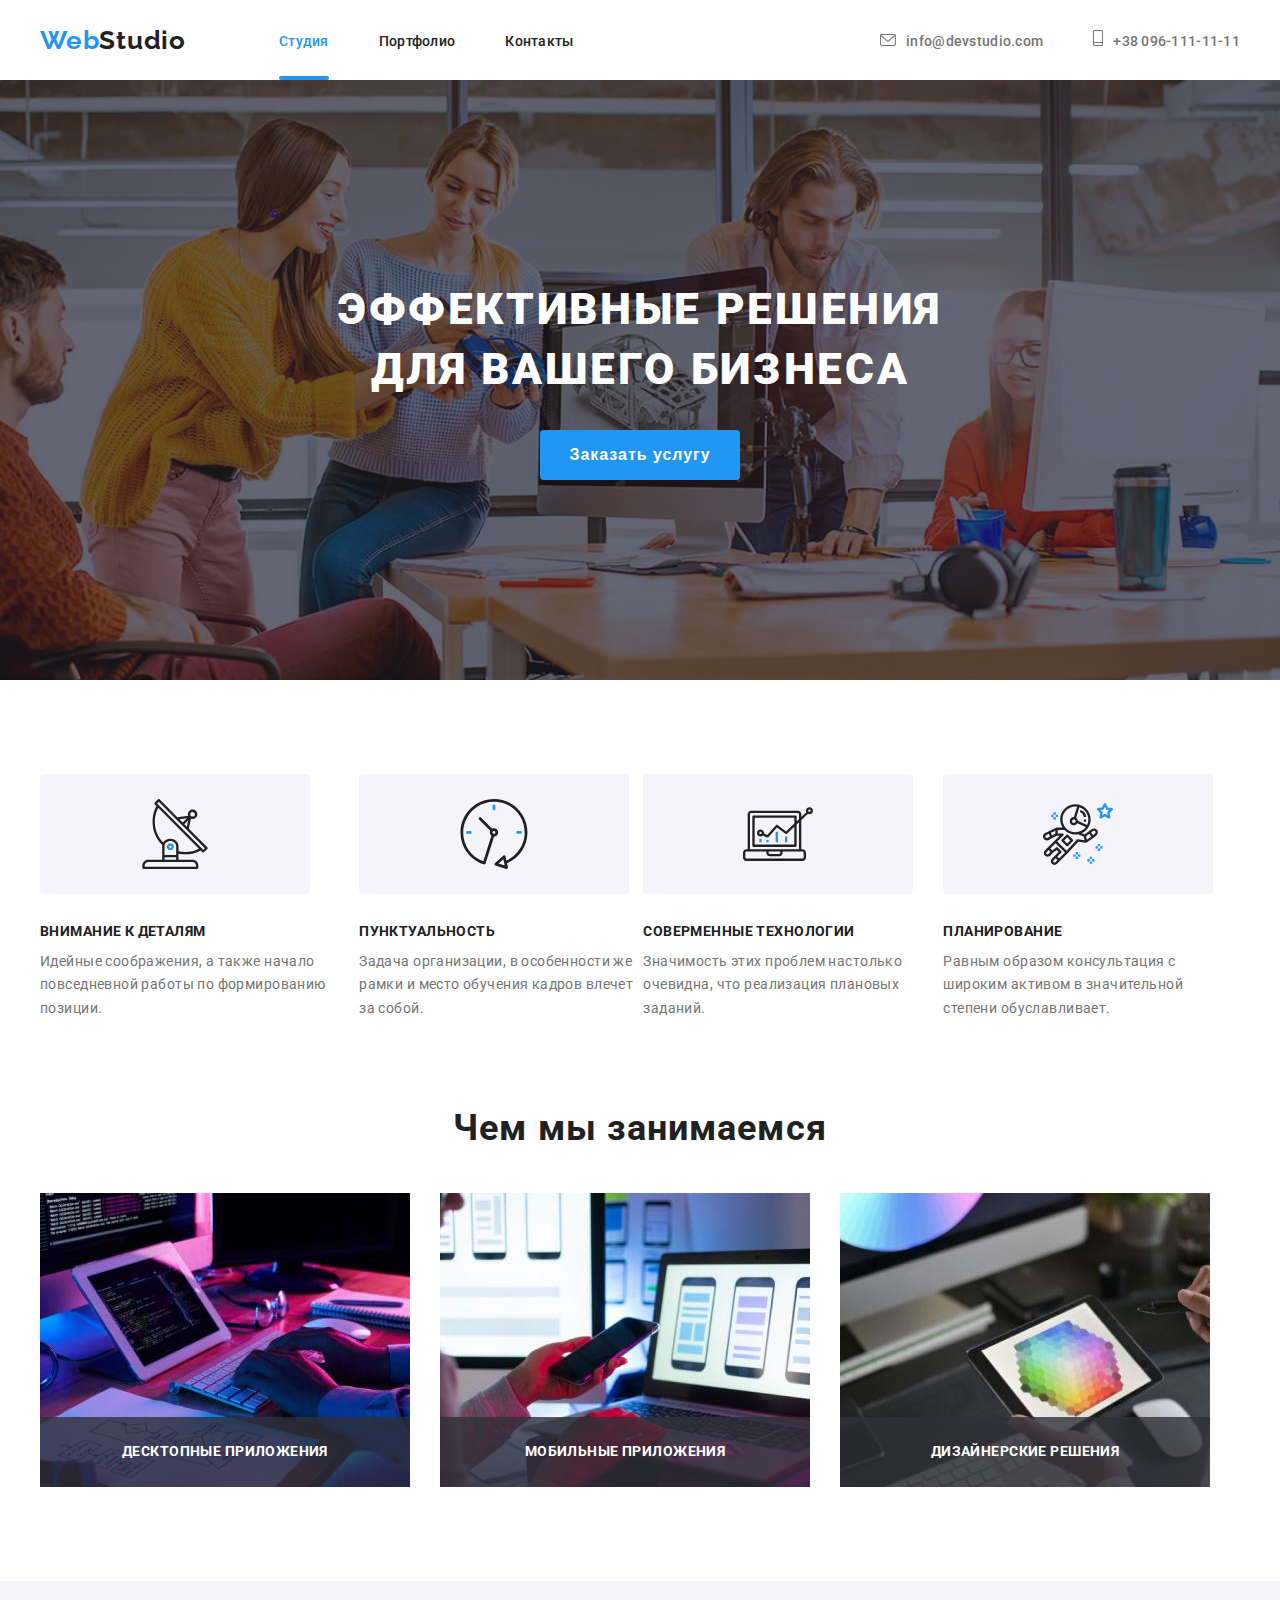
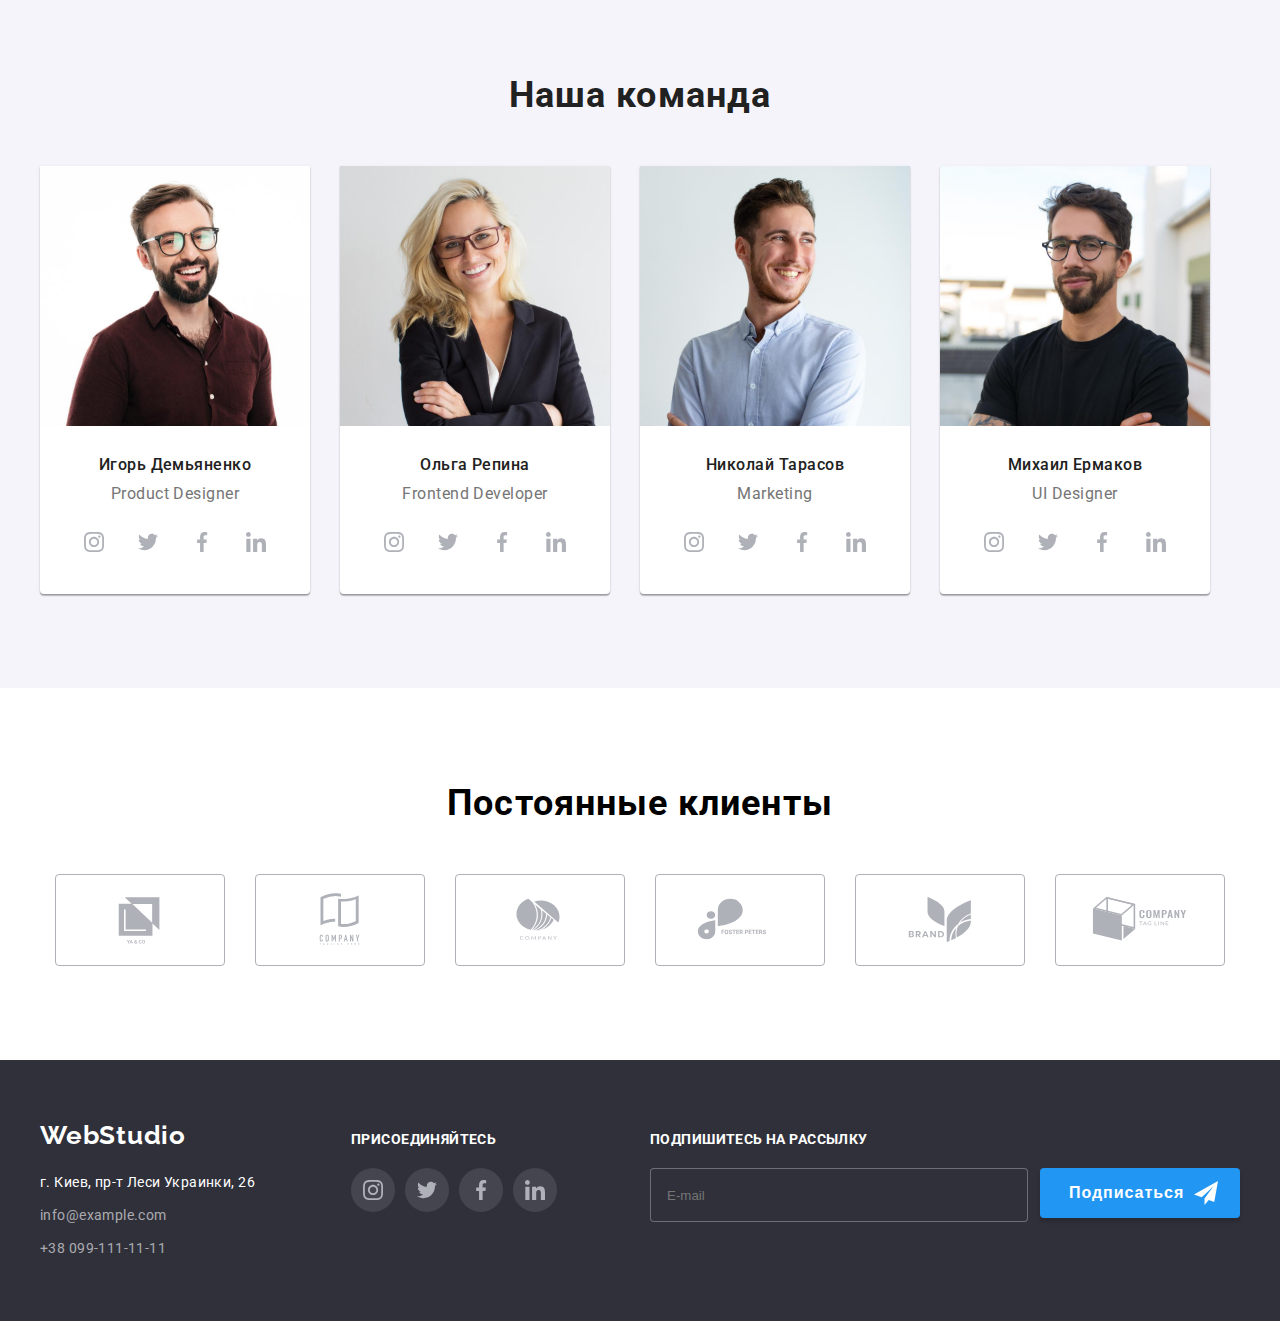
==== index.html @ 9f3dad02 "all" ====
<!DOCTYPE html>
<html lang="ru">

<head>
    <meta charset="UTF-8">
    <meta http-equiv="X-UA-Compatible" content="IE=edge">
    <meta name="viewport" content="width=device-width, initial-scale=1.0">
    <title>WebStudio</title>
    <link rel="stylesheet" href="https://cdnjs.cloudflare.com/ajax/libs/modern-normalize/1.1.0/modern-normalize.min.css"
        integrity="sha512-wpPYUAdjBVSE4KJnH1VR1HeZfpl1ub8YT/NKx4PuQ5NmX2tKuGu6U/JRp5y+Y8XG2tV+wKQpNHVUX03MfMFn9Q=="
        crossorigin="anonymous" referrerpolicy="no-referrer" />
    <link rel="preconnect" href="https://fonts.googleapis.com">
    <link rel="preconnect" href="https://fonts.gstatic.com" crossorigin>
    <link href="https://fonts.googleapis.com/css2?family=Raleway:wght@700&family=Roboto:wght@400;500;700&display=swap"
        rel="stylesheet">
    <link rel="stylesheet" href="./css/styles.css" />
</head>

<body>
    <!-----header------>
    <header class="header">
        <div class="container container__header">
            <a href="#" class=" logo logo__header"><span class="logo__dark">Web</span>Studio</a>
            <nav class="header__navigation">
                <ul class="list navigation__list">
                    <li class="navigation__item">
                        <a href="./index.html" class="navigation__link current">Студия</a>
                    </li>
                    <li class="navigation__item">
                        <a href="./portfolio.html" class="navigation__link">Портфолио</a>
                    </li>
                    <li class="navigation__item">
                        <a href="#" class="navigation__link">Контакты</a>
                    </li>
                </ul>
            </nav>
            <ul class="list contacts__list">
                <li class="contacts__item">
                    <a href="mailto:info@devstudio.com" class="contacts__link">
                        <svg class="contacts__icon" width="16" height="12">
                            <use href="./img/sprite-connect.svg#icon-mail"></use>
                        </svg>info@devstudio.com
                    </a>
                </li>
                <li class="contacts__item">
                    <a href="tel:+380961111111" class="contacts__link">
                        <svg class="contacts__icon" width="10" height="16">
                            <use href="./img/sprite-connect.svg#icon-tel"></use>
                        </svg>+38 096-111-11-11
                    </a>
                </li>
            </ul>
        </div>
    </header>
    <!-----hero----->
    <main>
        <section class="hero">
            <div class="container container__hero">
                <h1 class="hero__title">Эффективные решения для вашего бизнеса</h1>
                <button type="button" data-modal-open class="button__hero button__light btn">Заказать услугу</button>
            </div>
        </section>
        <section class="section">
            <div class="container container__features">
                <h2 class="visually--hidden">НАШИ ПРИЕМУЩЕСТВА</h2>
                <ul class="features__list">
                    <li class="features--item">
                        <div class="features__thumb">
                            <svg class="features__icon">
                                <use href="./img/sprite.svg#icon-antenna"></use>
                            </svg>
                        </div>
                        <h3 class="features__title">ВНИМАНИЕ К ДЕТАЛЯМ</h3>
                        <p class="features__text">Идейные соображения, а также начало повседневной работы по формированию
                            позиции.</p>
                    </li>
                    <li class="features__item">
                        <div class="features__thumb">
                            <svg class="features__icon">
                                <use href="./img/sprite.svg#icon-clock"></use>
                            </svg>
                        </div>
                        <h3 class="features__title">ПУНКТУАЛЬНОСТЬ</h3>
                        <p class="features__text">Задача организации, в особенности же рамки и место обучения кадров
                            влечет за собой.</p>
                    </li>
                    <li class="features--item">
                        <div class="features__thumb">
                            <svg class="features__icon">
                                <use href="./img/sprite.svg#icon-diagram"></use>
                            </svg>
                        </div>
                        <h3 class="features__title">СОВЕРМЕННЫЕ ТЕХНОЛОГИИ</h3>
                        <p class="features__text">Значимость этих проблем настолько очевидна, что реализация плановых
                            заданий.</p>
                    </li>
                    <li class="features--item">
                        <div class="features__thumb">
                            <svg class="features__icon">
                                <use href="./img/sprite.svg#icon-astronaut"></use>
                            </svg>
                        </div>
                        <h3 class="features__title">ПЛАНИРОВАНИЕ</h3>
                        <p class="features__text">Равным образом консультация с широким активом в значительной степени
                            обуславливает.</p>
                    </li>
                </ul>
            </div>
        </section>
        <!-----our-work------>
        <section class="section section__busyness">
            <div class="container container__busyness">
                <h2 class="busyness__title">Чем мы занимаемся</h2>
                <ul class="busyness__list">
                    <li class="busyness__item">
                        <img src="./img/doing-something-1.jpg" alt="Человек печатает на клавиатуре" width="370"
                            height="294" class="image-presentation-1" />
                        <p class="our-work-item-text">Десктопные приложения</p>
                    </li>
                    <li class="busyness__item">
                        <img src="./img/doing-something-2.jpg" alt="Человек использует компьютер" width="370"
                            height="294" class="image-presentation-2" />
                        <p class="our-work-item-text">Мобильные приложения</p>
                    </li>
                    <li class="busyness__item">
                        <img src="./img/doing-something-3.jpg" alt="Человек использует планшет" width="370" height="294"
                            class="image-presentation-3" />
                        <p class="our-work-item-text">Дизайнерские решения</p>
                    </li>
                </ul>
            </div>
        </section>
        <!-----team------>
        <section class="section team">
            <div class="container">
                <h2 class="team-title">Наша команда</h2>
                <ul class="team-list">
                    <li class="team-card team-card-item">
                        <img src="./img/igor-1.jpg" alt="Светловолосый мужчина в очках" width="270" height="260"
                            class="team-card-picture">
                        <div class="picture-names">
                            <h3 class="team-card-title">Игорь Демьяненко</h3>
                            <p class="team-card-position">Product Designer</p>
                            <ul class="social-list">
                                <li class="social-item">
                                    <a href="" class="social-link">
                                        <svg class="social-icon" width="20" height="20">
                                            <use href="./img/social-sprite.svg#icon-instagram"></use>
                                        </svg>
                                    </a>
                                </li>
                                <li class="social-item">
                                    <a href="" class="social-link">
                                        <svg class="social-icon" width="20" height="20">
                                            <use href="./img/social-sprite.svg#icon-twitter"></use>
                                        </svg>
                                    </a>
                                </li>
                                <li class="social-item">
                                    <a href="" class="social-link">
                                        <svg class="social-icon" width="20" height="20">
                                            <use href="./img/social-sprite.svg#icon-facebook"></use>
                                        </svg>
                                    </a>
                                </li>
                                <li class="social-item">
                                    <a href="" class="social-link">
                                        <svg class="social-icon" width="20" height="20">
                                            <use href="./img/social-sprite.svg#icon-linkedin"></use>
                                        </svg>
                                    </a>
                                </li>
                            </ul>
                        </div>
                    </li>
                    <li class="team-card team-card-item">
                        <img src="./img/olga-2.jpg" alt="Улыбающаяся девушка" width="270" height="260"
                            class="team-card-picture">
                        <div class="picture-names">
                            <h3 class="team-card-title">Ольга Репина</h3>
                            <p class="team-card-position">Frontend Developer</p>
                            <ul class="team-social social-list list">
                                <li class="social-item">
                                    <a href="" class="social-link">
                                        <svg class="social-icon" width="20" height="20">
                                            <use href="./img/social-sprite.svg#icon-instagram"></use>
                                        </svg>
                                    </a>
                                </li>
                                <li class="social-item">
                                    <a href="" class="social-link">
                                        <svg class="social-icon" width="20" height="20">
                                            <use href="./img/social-sprite.svg#icon-twitter"></use>
                                        </svg>
                                    </a>
                                </li>
                                <li class="social-item">
                                    <a href="" class="social-link">
                                        <svg class="social-icon" width="20" height="20">
                                            <use href="./img/social-sprite.svg#icon-facebook"></use>
                                        </svg>
                                    </a>
                                </li>
                                <li class="social-item">
                                    <a href="" class="social-link">
                                        <svg class="social-icon" width="20" height="20">
                                            <use href="./img/social-sprite.svg#icon-linkedin"></use>
                                        </svg>
                                    </a>
                                </li>
                            </ul>
                        </div>
                    </li>
                    <li class="team-card team-card-item">
                        <img src="./img/nikolay-3.jpg" alt="Темноволосый мужчина" width="270" height="260"
                            class="team-card-picture">
                        <div class="picture-names">
                            <h3 class="team-card-title">Николай Тарасов</h3>
                            <p class="team-card-position">Marketing</p>
                            <ul class="team-social social-list list">
                                <li class="social-item">
                                    <a href="" class="social-link">
                                        <svg class="social-icon" width="20" height="20">
                                            <use href="./img/social-sprite.svg#icon-instagram"></use>
                                        </svg>
                                    </a>
                                </li>
                                <li class="social-item">
                                    <a href="" class="social-link">
                                        <svg class="social-icon" width="20" height="20">
                                            <use href="./img/social-sprite.svg#icon-twitter"></use>
                                        </svg>
                                    </a>
                                </li>
                                <li class="social-item">
                                    <a href="" class="social-link">
                                        <svg class="social-icon" width="20" height="20">
                                            <use href="./img/social-sprite.svg#icon-facebook"></use>
                                        </svg>
                                    </a>
                                </li>
                                <li class="social-item">
                                    <a href="" class="social-link">
                                        <svg class="social-icon" width="20" height="20">
                                            <use href="./img/social-sprite.svg#icon-linkedin"></use>
                                        </svg>
                                    </a>
                                </li>
                            </ul>
                        </div>
                    </li>
                    <li class="team-card team-card-item">
                        <img src="./img/mikhail-4.jpg" alt="Темноволосый мужчина в очках" width="270" height="260"
                            class="team-card-picture">
                        <div class="picture-names">
                            <h3 class="team-card-title">Михаил Ермаков</h3>
                            <p class="team-card-position">UI Designer</p>
                            <ul class="team-social social-list list">
                                <li class="social-item">
                                    <a href="" class="social-link">
                                        <svg class="social-icon" width="20" height="20">
                                            <use href="./img/social-sprite.svg#icon-instagram"></use>
                                        </svg>
                                    </a>
                                </li>
                                <li class="social-item">
                                    <a href="" class="social-link">
                                        <svg class="social-icon" width="20" height="20">
                                            <use href="./img/social-sprite.svg#icon-twitter"></use>
                                        </svg>
                                    </a>
                                </li>
                                <li class="social-item">
                                    <a href="" class="social-link">
                                        <svg class="social-icon" width="20" height="20">
                                            <use href="./img/social-sprite.svg#icon-facebook"></use>
                                        </svg>
                                    </a>
                                </li>
                                <li class="social-item">
                                    <a href="" class="social-link">
                                        <svg class="social-icon" width="20" height="20">
                                            <use href="./img/social-sprite.svg#icon-linkedin"></use>
                                        </svg>
                                    </a>
                                </li>
                            </ul>
                            <ul class="team-social social-list">
                        </div>
                    </li>
                </ul>
            </div>
        </section>
        <section class="section clients">
            <div class="container clients-container">
                <h2 class="clients-title">Постоянные клиенты</h2>
                <ul class="list clients-list">
                    <li class="clients-item">
                        <a href="#" class="link-client link">
                            <svg class="client-icon">
                                <use href="./img/clients-sprite.svg#icon-logo-1"></use>
                            </svg>
                        </a>
                    </li>
                    <li class="clients-item">
                        <a href="#" class="link-client link">
                            <svg class="client-icon">
                                <use href="./img/clients-sprite.svg#icon-logo-2"></use>
                            </svg>
                        </a>
                    </li>
                    <li class="clients-item">
                        <a href="#" class="link-client link">
                            <svg class="client-icon">
                                <use href="./img/clients-sprite.svg#icon-logo-3"></use>
                            </svg>
                        </a>
                    </li>
                    <li class="clients-item">
                        <a href="#" class="link-client link">
                            <svg class="client-icon">
                                <use href="./img/clients-sprite.svg#icon-logo-4"></use>
                            </svg>
                        </a>
                    <li class="clients-item">
                        <a href="#" class="link-client link">
                            <svg class="client-icon">
                                <use href="./img/clients-sprite.svg#icon-logo-5"></use>
                            </svg>
                        </a>
                    </li>
                    <li class="clients-item">
                        <a href="#" class="link-client link">
                            <svg class="client-icon">
                                <use href="./img/clients-sprite.svg#icon-logo-6"></use>
                            </svg>
                        </a>
                    </li>
                </ul>
            </div>
        </section>
    </main>
    <!----footer---->
    <footer class="footer">
        <div class="container footer-container">
            <div class="footer-container-special">
                <a href="#" class="link footer-logo"><span class="logo-part">Web</span>Studio</a>
                <address>
                    <ul class="list">
                        <li class="footer-item"><a href="https://goo.gl/maps/i2SUqEGefCtZMEda6" target="_blank"
                                rel="noopener noreferrer nofollow" class="link adress">г. Киев, пр-т Леси Украинки,
                                26</a>
                        </li>
                        <li class="footer-item"><a href="mailto:info@example.com"
                                class="link footer-mail">info@example.com</a></li>
                        <li class="footer-item"><a href="tel:+380991111111" class="link footer-tel">+38
                                099-111-11-11</a>
                        </li>
                    </ul>
                </address>
            </div>
            <div class="social-contacts">
                <h2 class="footer-offer-text">присоединяйтесь</h2>
                <ul class="social-list-footer list">
                    <li class="social-item-footer">
                        <a href="" class="social-link-footer">
                            <svg class="social-icon" width="20" height="20">
                                <use href="./img/social-sprite.svg#icon-instagram"></use>
                            </svg>
                        </a>
                    </li>
                    <li class="social-item-footer">
                        <a href="" class="social-link-footer">
                            <svg class="social-icon" width="20" height="20">
                                <use href="./img/social-sprite.svg#icon-twitter"></use>
                            </svg>
                        </a>
                    </li>
                    <li class="social-item-footer">
                        <a href="" class="social-link-footer">
                            <svg class="social-icon" width="20" height="20">
                                <use href="./img/social-sprite.svg#icon-facebook"></use>
                            </svg>
                        </a>
                    </li>
                    <li class="social-item-footer">
                        <a href="" class="social-link-footer">
                            <svg class="social-icon" width="20" height="20">
                                <use href="./img/social-sprite.svg#icon-linkedin"></use>
                            </svg>
                        </a>
                    </li>
                </ul>
            </div>

            <form class="footer-form">
                <p class="footer-form-text">Подпишитесь на рассылку</p>
                <div class="footer-form-container">
                    <label for="" class="footer-form-label">
                        <input type="text" placeholder="E-mail" class="footer-form-input">
                    </label>
                    <button type="submit" class="footer-form-button button-form-text">Подписаться
                        <svg class="footer-form-icon">
                            <use href="./img/sprite.svg#icon-footer-form"></use>
                        </svg>
                    </button>
                </div>
            </form>
        </div>
        </div>
    </footer>
    <div class="backdrop is-hidden" data-modal>
        <div class="modal">
            <button type="button" data-modal-close class="modal-btn">
                <svg class="modal-icon" width="11" height="11">
                    <use href="./img/sprite.svg#modal-icon"></use>
                </svg>
            </button>
            <form action="" class="modal-form">
                <p class="modal-form-head">
                    Оставьте свои данные, мы вам перезвоним
                </p>

                <label class="modal-form-field modal-form-field-text">Имя
                    <span class="modal-form-wrapper">
                        <input type="text" class="modal-form-input" name="user-name" minlength="2"
                            pattern="[a-zA-Zа-яёА-ЯЁ]+" title="Имя должно содержать символы латиницы или кириллицы"
                            required />
                        <svg class="modal-form-icon modal-form-icon-name">
                            <use href="./img/sprite.svg#icon-name-modal"></use>
                        </svg>
                    </span>
                </label>

                <label class="modal-form-field modal-form-field-text">Телефон
                    <span class="modal-form-wrapper">
                        <input type="tel" class="modal-form-input" name="user-tel" title="099-000-00-00"
                            pattern="[0-9]{3}-[0-9]{3}-[0-9]{2}-[0-9]{2}" required />
                        <svg class="modal-form-icon modal-form-icon-tel">
                            <use href="./img/sprite.svg#icon-tel-modal"></use>
                        </svg>
                    </span>
                </label>

                <label class="modal-form-field modal-form-field-text">Почта
                    <span class="modal-form-wrapper">
                        <input type="mail" class="modal-form-input" name="user-mail" pattern="[^ @]*@[^ @]*"
                            title="qwerty123@gmail.com" required />
                        <svg class="modal-form-icon modal-form-icon-mail">
                            <use href="./img/sprite.svg#icon-mail-modal"></use>
                        </svg>
                    </span>
                </label>


                <label class="modal-form-field modal-form-field-text">Комментарий
                    <textarea class="modal-form-message" name="user-message" placeholder="Введите текст"></textarea>
                </label>

                <input type="checkbox" id="policy-accept" class="modal-form-checkbox visually-hidden" />
                <label for="policy-accept" class="modal-form-checkbox-label">Соглашаюсь с рассылкой и принимаю&nbsp;
                    <a href="#">Условия договора</a>
                </label>
                <div class="button-modal-form">
                    <button class="modal-form-button" type="submit">Отправить</button>
                </div>
            </form>
        </div>
    </div>
</body>
<script src="./js/modal.js"></script>

</html>
---- css/styles.css ----
:root {
  --header-text-color: #212121;
  --primary-text-color: #757575;
  --secondary-text-color: #ffffff;
  --third-text-color: #2196f3;
  --primary-title-color: #ffffff;
  --secondary-title-color: #212121;
  --accent-color: #2196f3;
  --background-color: #ffffff;
  --primary-background-color: #2f303a;
  --secondary-background-color: #2196f3;
  --third-background-color: #f5f4fa;
  --main-background-color: #e5e5e5;
  --hover-btn-color: #188ce8;
  --hero-primary-background-color: #c4c4c4;
}

body {
  font-family: 'Roboto', sans-serif;
  margin: 0;
}

p,
h1,
h2,
h3,
h4,
h5,
h6 {
  margin: 0;
}

ul {
  margin: 0;
  padding: 0;
  list-style: none;
}

button {
  cursor: pointer;
}

img {
  display: block;
  max-width: 100%;
  height: auto;
}

a {
  text-decoration: none;
}

.container {
  width: 1200px;
  padding-left: 15px;
  padding-right: 15px;
  margin-left: auto;
  margin-right: auto;
}

.btn {
  font-weight: 700;
  font-size: 16px;
  line-height: 1.87;

  display: flex;
  align-items: center;
  text-align: center;
  letter-spacing: 0.06em;
  cursor: pointer;
}

.button__light {
  color: var(--secondary-text-color);
  background-color: var(--secondary-background-color);
}

.section {
  padding: 94px 0;
}

.visually--hidden {
  position: absolute;
  white-space: nowrap;
  width: 1px;
  height: 1px;
  overflow: hidden;
  border: 0;
  padding: 0;
  clip: rect(0 0 0 0);
  clip-path: inset(50%);
  margin: -1px;
}

.navigation__link.current::after {
  content: '';
  width: 100%;
  position: absolute;
  height: 4px;
  border-radius: 2px;
  bottom: -31px;
  display: block;
  background-color: var(--accent-color);
}

.navigation__link:hover,
.navigation__link:focus,
.navigation__link.current {
  color: var(--accent-color);
}
/*-------------------header---------------*/

header {
  padding-top: 25px;
  padding-bottom: 24px;
}

.container__header {
  display: flex;
  align-items: center;
  margin-left: auto;
}

.logo__header {
  font-family: 'Raleway', sans-serif;
  text-decoration: none;
  font-weight: 700;
  font-size: 26px;
  line-height: 1.19;
  display: inline;
  margin-right: 93px;

  letter-spacing: 0.03em;

  color: var(--header-text-color);
}

.logo__dark {
  color: var(--third-text-color);
  font-size: 26px;
}

.header__navigation {
  display: flex;
  align-items: center;
}

.navigation__list {
  display: flex;
}

.navigation__item:not(:last-child) {
  margin-right: 50px;
}

.navigation__link {
  font-weight: 500;
  font-size: 14px;
  line-height: 1.14;
  letter-spacing: 0.02em;
  transition-property: color;
  transition-duration: 250ms;
  transition-timing-function: cubic-bezier(0.4, 0, 0.2, 1);
  transition-delay: 0ms;
  position: relative;

  color: var(--header-text-color);
}

.navigation__link:hover,
.navigation__link:focus {
  color: var(--accent-color);
}

.contacts__list {
  margin-left: auto;
  align-items: center;
  display: flex;
}

.contacts__item:not(:last-child) {
  margin-right: 50px;
}

.contacts__icon {
  align-items: center;
  justify-content: center;
  margin-right: 10px;
  transition-property: fill;
  transition-duration: 250ms;
  transition-timing-function: cubic-bezier(0.4, 0, 0.2, 1);

  fill: currentColor;
}

.contacts__icon:hover,
.contacts__icon:focus {
  fill: var(--accent-color);
}

.contacts__link {
  font-weight: 500;
  font-size: 14px;
  line-height: 1.14;
  letter-spacing: 0.02em;
  transition-property: color;
  transition-duration: 250ms;
  transition-timing-function: cubic-bezier(0.4, 0, 0.2, 1);
  transition-delay: ;
  color: var(--primary-text-color);
}

.contacts__link:hover,
.contacts__link:focus {
  color: var(--accent-color);
}

/*-------------------hero---------------*/

.hero {
  background-color: var(--hero-primary-background-color);
  padding-top: 200px;
  padding-bottom: 200px;
  background-repeat: no-repeat;
  background-position: center;
  background-size: cover;
  background-image: linear-gradient(
      rgba(47, 48, 58, 0.4),
      rgba(47, 48, 58, 0.4)
    ),
    url(../img/background-hero.jpg);
}

.hero__title {
  font-weight: 900;
  font-size: 44px;
  line-height: 1.36;
  width: 696px;
  text-align: center;
  margin: 0 auto;

  letter-spacing: 0.06em;
  text-transform: uppercase;

  color: var(--primary-title-color);
}

.button__hero {
  min-width: 200px;
  height: 50px;
  border-radius: 4px;
  display: block;
  margin: 0 auto;
  border: transparent;

  margin-top: 30px;
}
/*----------------features-----------------*/
.features__list {
  display: flex;
}

.features--item:not(:last-child) {
  margin-right: 30px;
}

.features__thumb {
  width: 270px;
  height: 120px;
  margin-bottom: 30px;
  background-color: var(--third-background-color);
  border-radius: 4px;
  display: flex;
  justify-content: center;
  align-items: center;
}

.features__icon {
  width: 70px;
  height: 70px;
}

.features-hidden-title {
  display: none;
}

.features__title {
  font-weight: 700;
  font-size: 14px;
  line-height: 1.14;
  letter-spacing: 0.03em;
  text-transform: uppercase;
  margin-bottom: 10px;

  color: var(--secondary-title-color);
}

.features__text {
  font-size: 14px;
  line-height: 1.71;

  letter-spacing: 0.03em;

  color: var(--primary-text-color);
}
/*----------------our-work-----------------*/
.section__busyness {
  padding-top: 0;
}

.busyness__title {
  font-weight: 700;
  font-size: 36px;
  line-height: 0.76;
  letter-spacing: 0.03em;
  margin: 0 auto;
  text-align: center;

  color: var(--secondary-title-color);
}

.busyness__list {
  display: flex;
  margin-top: 50px;
}

.busyness__item:not(:last-child) {
  margin-right: 30px;
}

.busyness__item {
  position: relative;
  display: flex;
}

.our-work-item-text {
  position: absolute;
  bottom: 0;
  font-weight: 700;
  font-size: 14px;
  line-height: 1.14;
  letter-spacing: 0.03em;
  text-transform: uppercase;
  color: var(--secondary-text-color);
}

.our-work-item-text {
  background-color: rgba(47, 48, 58, 0.8);
  width: 100%;
  height: 70px;
  display: flex;
  justify-content: center;
  align-items: center;
}

/*----------------team-----------------*/
.team-title {
  font-weight: 700;
  font-size: 36px;
  line-height: 1.16;
  letter-spacing: 0.03em;
  text-align: center;
  margin-bottom: 50px;

  color: var(--secondary-title-color);
}

.team-list {
  display: flex;
}

.team-card {
  width: 270px;
  height: 428px;
  left: 215px;
  top: 1785px;

  background: #ffffff;
  box-shadow: 0px 1px 3px rgba(0, 0, 0, 0.12), 0px 1px 1px rgba(0, 0, 0, 0.14),
    0px 2px 1px rgba(0, 0, 0, 0.2);
  border-radius: 0px 0px 4px 4px;
}

.team-card-item:not(:last-child) {
  margin-right: 30px;
}

.picture-names {
  padding-top: 30px;
  padding-bottom: 30px;
}

.team-card-title {
  font-weight: 500;
  font-size: 16px;
  line-height: 1.18;
  letter-spacing: 0.03em;
  text-align: center;
  margin-bottom: 10px;

  color: var(--secondary-title-color);
}

.team-card-position {
  font-size: 16px;
  line-height: 1.18;
  letter-spacing: 0.03em;
  text-align: center;
  margin-bottom: 16px;

  color: var(--primary-text-color);
}

.team-icon {
  width: 20px;
  height: 20px;
  margin-right: auto;
  justify-content: center;
  align-items: center;
  background-color: var(--accent-color);
}

.team {
  background-color: var(--third-background-color);
}

.social-item {
  width: 44px;
  height: 44px;
  margin-right: 10px;
}

.social-item:last-child {
  margin-right: 0;
}

.social-link {
  width: 100%;
  height: 100%;
  display: block;
  background-color: var(--secondary-text-color);
  border-radius: 50%;
  display: flex;
  align-items: center;
  justify-content: center;

  transition-property: background-color;
  transition-duration: 250ms;
  transition-timing-function: cubic-bezier(0.4, 0, 0.2, 1);
  transition-delay: 0ms;
}

.social-link:hover,
.social-link:focus {
  background-color: var(--accent-color);
}

.social-icon {
  fill: #afb1b8;

  transition-property: fill;
  transition-duration: 250ms;
  transition-timing-function: cubic-bezier(0.4, 0, 0.2, 1);
  transition-delay: 0ms;
}

.social-link:hover .social-icon,
.social-link:focus .social-icon {
  fill: #ffffff;
}

.social-list {
  display: flex;
  justify-content: center;
}
/*-------------------clients---------------*/

.clients-container {
  width: 1170px;
  height: 184px;
}

.clients-list {
  display: flex;
  align-items: center;
  justify-content: center;
}

.clients-item {
  cursor: pointer;
}

.clients-item:not(:first-child) {
  margin-left: auto;
}

.client-icon {
  width: 106px;
  height: 60px;
  align-items: center;
  justify-content: center;

  transition-property: fill;
  transition-duration: 250ms;
  transition-timing-function: cubic-bezier(0.4, 0, 0.2, 1);
  transition-delay: 0ms;
}

.client-icon:focus,
.client-icon:hover {
  color: var(--accent-color);
}

.client-icon {
  fill: #afb1b8;
}

.clients-title {
  text-align: center;
  font-weight: 700;
  font-size: 36px;
  line-height: 42px;
  text-align: center;
  letter-spacing: 0.03em;
  margin-bottom: 50px;
}

.link-client {
  display: flex;
  justify-content: center;
  align-items: center;
  width: 170px;
  height: 92px;
  border: 1px solid #afb1b8;
  box-sizing: border-box;
  border-radius: 4px;
  cursor: pointer;
}

.link-client {
  transition-property: border-color;
  transition-duration: 250ms;
  transition-timing-function: cubic-bezier(0.4, 0, 0.2, 1);
  transition-delay: 0ms;
}

.link-client:hover .client-icon,
.link-client:focus .client-icon {
  fill: var(--accent-color);
}

.link-client:hover,
.link-client:focus {
  border-color: var(--accent-color);
}

/*-------------------footer---------------*/
.footer-container {
  display: flex;
  align-items: baseline;
}

.footer {
  background-color: var(--primary-background-color);
  padding-top: 60px;
  padding-bottom: 60px;
}

.footer-container-special {
  margin-right: 70px;
  flex-grow: 1;
}

.footer-logo {
  font-family: 'Raleway', sans-serif;
  text-decoration: none;
  font-size: 26px;
  font-weight: 700;
  line-height: 1.19;
  display: block;
  margin-bottom: 20px;

  letter-spacing: 0.03em;
  color: var(--secondary-text-color);
}

.footer-item:not(:last-child) {
  margin-bottom: 9px;
}

.adress {
  font-style: normal;
  font-size: 14px;
  line-height: 1.71;
  letter-spacing: 0.03em;

  color: var(--secondary-text-color);
}

.footer-mail {
  font-style: normal;
  font-size: 14px;
  line-height: 1.71;
  letter-spacing: 0.03em;

  color: rgba(255, 255, 255, 0.6);
}

.footer-tel {
  font-style: normal;
  font-size: 14px;
  line-height: 1.71;
  letter-spacing: 0.03em;

  color: rgba(255, 255, 255, 0.6);
}

.footer-offer-text {
  font-weight: 700;
  font-size: 14px;
  line-height: 1.14;
  letter-spacing: 0.03em;
  text-transform: uppercase;

  color: var(--secondary-text-color);
}

.social-item-footer {
  width: 44px;
  height: 44px;
}

.social-item-footer:not(:last-child) {
  margin-right: 10px;
}

.social-link-footer {
  width: 100%;
  height: 100%;
  display: block;
  background-color: rgba(255, 255, 255, 0.1);
  border-radius: 50%;
  display: flex;
  align-items: center;
  justify-content: center;

  transition-property: background-color;
  transition-duration: 250ms;
  transition-timing-function: cubic-bezier(0.4, 0, 0.2, 1);
  transition-delay: 0ms;
}

.social-link-footer:hover,
.social-link-footer:focus {
  background-color: var(--accent-color);
}

.social-icon-footer {
  fill: #ffffff;
}

.social-icon-footer {
  transition-property: background-color;
  transition-duration: 250ms;
  transition-timing-function: cubic-bezier(0.4, 0, 0.2, 1);
  transition-delay: 0ms;
}

.social-link-footer:hover .social-icon,
.social-link-footer:focus .social-icon {
  fill: #ffffff;
}

.social-list-footer {
  display: flex;
  justify-content: center;
  margin-top: 20px;
}

.footer-form {
  margin-left: 93px;
}

.footer-form-container {
  display: flex;
}

.footer-form-text {
  font-weight: 700;
  font-size: 14px;
  line-height: 1.14;
  letter-spacing: 0.03em;
  text-transform: uppercase;
  margin-bottom: 20px;

  color: var(--secondary-text-color);
}

.footer-form-label {
  display: flex;
}

.footer-form-input {
  width: 358px;
  height: 50px;
  padding-left: 16px;
  align-items: center;
  justify-content: center;

  outline: none;
  border: 1px solid rgba(255, 255, 255, 0.3);
  border-radius: 4px;
  background-color: var(--primary-background-color);
  color: rgba(255, 255, 255, 0.3);
}

.footer-form-button {
  width: 200px;
  height: 50px;
  margin-left: 12px;

  background-color: #2196f3;
  border: none;
  border-radius: 4px;
  box-shadow: 0px 4px 4px rgba(0, 0, 0, 0.15);
  outline: none;
  display: flex;
}

.button-form-text {
  font-weight: bold;
  font-size: 16px;
  line-height: 1.87;
  padding-left: 29px;

  display: flex;
  align-items: center;
  text-align: center;
  letter-spacing: 0.06em;

  color: var(--secondary-text-color);
}

.footer-form-icon {
  width: 24px;
  height: 24px;
  display: flex;
  margin-left: 10px;
}
/* ----------------------portfolio----------------------- */
.btn-portfolio {
  font-weight: 500;
  font-size: 16px;
  line-height: 1.62;
  border: transparent;
  border-radius: 4px;
  height: 38px;
  padding: 6px 22px;

  text-align: center;
  letter-spacing: 0.03em;

  transition-property: background-color, color, box-shadow;
  transition-duration: 250ms;
  transition-timing-function: cubic-bezier(0.4, 0, 0.2, 1);
  transition-delay: 0ms;

  color: var(--header-text-color);
}

.btn-portfolio:hover,
.btn-portfolio:focus {
  background-color: var(--accent-color);
  color: #ffffff;
  box-shadow: 0px 3px 1px rgba(0, 0, 0, 0.1), 0px 1px 2px rgba(0, 0, 0, 0.08),
    0px 2px 2px rgba(0, 0, 0, 0.12);
  border-radius: 4px;
}

/* ----------------------header----------------------- */

.responsibilities {
  background-color: var(--main-background-color);
}

.img-title {
  font-weight: 700;
  font-size: 18px;
  line-height: 2;
  letter-spacing: 0.06em;

  color: var(--secondary-title-color);
}

.img-description {
  font-size: 16px;
  line-height: 1.87;
  letter-spacing: 0.03em;

  color: var(--primary-text-color);
}

.menu-list-buttons {
  display: flex;
  margin-bottom: 50px;

  justify-content: center;
}

.menu-buttons {
  margin-right: 8px;
}

.menu-buttons:last-child {
  margin: 0;
}
/* ----------------------example-list----------------------- */
.exsample-list {
  display: flex;
  flex-wrap: wrap;
  margin-top: -30px;
  margin-left: -30px;
}

.example-list-item {
  margin-top: 30px;
  flex-basis: calc(100% / 3 - 30px);
  margin-left: 30px;
}

.example-list-wrap {
  position: relative;
  overflow: hidden;
}

.examples-image-text {
  position: absolute;
  top: 0;
  left: 0;
  font-style: normal;
  font-weight: normal;
  font-size: 18px;
  line-height: 1.56;
  color: #ffffff;
  background-color: rgba(33, 150, 243, 0.9);
  padding: 63px 24px;
  height: 100%;
  transform: translateY(100%);
  transition: transform 250ms cubic-bezier(0.4, 0, 0.2, 1);

  letter-spacing: 0.03em;
}

.example-list-item:hover .examples-image-text {
  transform: translateY(0);
}

.examples-link:hover,
.examples-link:focus {
  box-shadow: 0px 1px 1px rgba(0, 0, 0, 0.12), 0px 4px 4px rgba(0, 0, 0, 0.06),
    1px 4px 6px rgba(0, 0, 0, 0.16);
}

.examples-link {
  display: block;

  transition-property: box-shadow;
  transition-duration: 250ms;
  transition-timing-function: cubic-bezier(0.4, 0, 0.2, 1);
}

.example-description {
  padding-left: 24px;
  padding-right: 24px;
  padding-bottom: 20px;
  padding-top: 20px;
  border-left: 1px;
  border-bottom: 1px;
  border-right: 1px solid #eeeeee;
}

.img-title {
}

.img-description {
  margin-top: 4px;
}

/* ----------------------modal----------------------- */

.backdrop {
  width: 100vw;
  height: 100vh;
  background-color: rgba(0, 0, 0, 0.2);
  position: fixed;
  top: 0;
  transition: opacity 500ms cubic-bezier(0.4, 0, 0.2, 1),
    visibility 500ms cubic-bezier(0.4, 0, 0.2, 1);
}

.modal {
  position: absolute;
  width: 528px;
  min-height: 581px;
  background-color: var(--secondary-text-color);
  border-radius: 4px;
  top: 50%;
  left: 50%;
  transform: translate(-50%, -50%);
}

.modal {
  padding: 40px;
}

.modal-btn {
  border: 1px solid rgba(0, 0, 0, 0.1);
  background-color: transparent;
  width: 30px;
  height: 30px;
  border-radius: 50%;
  position: absolute;
  top: 8px;
  right: 8px;
  display: flex;
  align-items: center;
  justify-content: center;
}

.backdrop.is-hidden {
  visibility: hidden;
  opacity: 0;
  pointer-events: none;
}

.modal-form {
  display: flex;
  flex-direction: column;
}

.modal-form-head {
  font-weight: 700;
  font-size: 20px;
  line-height: 23px;
  text-align: center;
  letter-spacing: 0.03em;
  margin-bottom: 12px;
}

.modal-form-field-text {
  color: #757575;
}

.modal-form-field {
  font-size: 14px;
  font-weight: 400;
  margin-bottom: 10px;
}

.modal-form-wrapper {
  position: relative;
  margin-top: 4px;
  display: block;
  transition-property: fill;
  transition-duration: 250ms;
  transition-timing-function: cubic-bezier(0.4, 0, 0.2, 1);
}

.modal-form-input {
  width: 100%;
  height: 40px;

  padding-left: 30px;

  border: 1px solid rgba(33, 33, 33, 0.2);
  border-radius: 4px;
  transition-property: border-color;
  transition-duration: 250ms;
  transition-timing-function: cubic-bezier(0.4, 0, 0.2, 1);
  outline: none;
}

.modal-form-input:focus {
  border-color: var(--accent-color);
}

.modal-form-input:focus + .modal-form-icon {
  fill: var(--accent-color);
}

.modal-form-wrapper:focus {
  fill: var(--accent-color);
}

.modal-form-input:focus {
  border-color: var(--accent-color);
}

.modal-form-message {
  width: 100%;
  height: 120px;

  border: 1px solid rgba(33, 33, 33, 0.2);
  border-radius: 4px;

  margin-top: 4px;
  padding-left: 16px;
  padding-top: 12px;
  display: block;

  resize: none;
}

.modal-form-message::placeholder {
  font-size: 12px;
  line-height: 14px;
  letter-spacing: 0.01em;
  color: rgba(117, 117, 117, 0.5);
}

.modal-form-icon {
  display: block;
  position: absolute;
  top: 50%;
  left: 12px;
  transform: translateY(-50%);
}

.modal-form-icon-name {
  width: 12px;
  height: 12px;
}

.modal-form-icon-tel {
  width: 13px;
  height: 13px;
}

.modal-form-icon-mail {
  width: 15px;
  height: 12px;
}

.modal-form-message {
  transition-property: border-color;
  transition-duration: 250ms;
  transition-timing-function: cubic-bezier(0.4, 0, 0.2, 1);
  outline: none;
}

.modal-form-message:focus {
  border-color: var(--accent-color);
}

.modal-form-checkbox-label::before {
  display: block;
  content: '';
  width: 16px;
  height: 15px;
  border: 1px solid #212121;
  border-radius: 3px;
  cursor: pointer;
  margin-right: 8.328px;
}

.modal-form-checkbox:checked + .modal-form-checkbox-label::before {
  background-image: url(../img/icon-check.svg);
  border-color: var(--accent-color);
  border: 0px;
  background-position: center;
  background-size: cover;
  background-repeat: no-repeat;
}

.modal-form-checkbox:focus + .modal-form-checkbox-label::before {
  outline: 1px solid var(--header-text-color);
}

.policy-accept {
  display: flex;
}

.modal-form-checkbox-label {
  display: flex;
  align-items: center;
  justify-content: center;
  margin-bottom: 30px;
  font-size: 14px;
  line-height: 1.71px;
  color: var(--primary-text-color);

  letter-spacing: 0.03em;
}

.modal-form-button {
  width: 200px;
  height: 50px;
  outline: none;
  border: none;
  color: var(--secondary-text-color);
  font-weight: bold;
  font-size: 16px;
  line-height: 1.87;

  align-items: center;

  background: #2196f3;
  box-shadow: 0px 4px 4px rgba(0, 0, 0, 0.15);
  border-radius: 4px;
}

.button-modal-form {
  justify-content: center;
  align-items: center;
  display: flex;
}
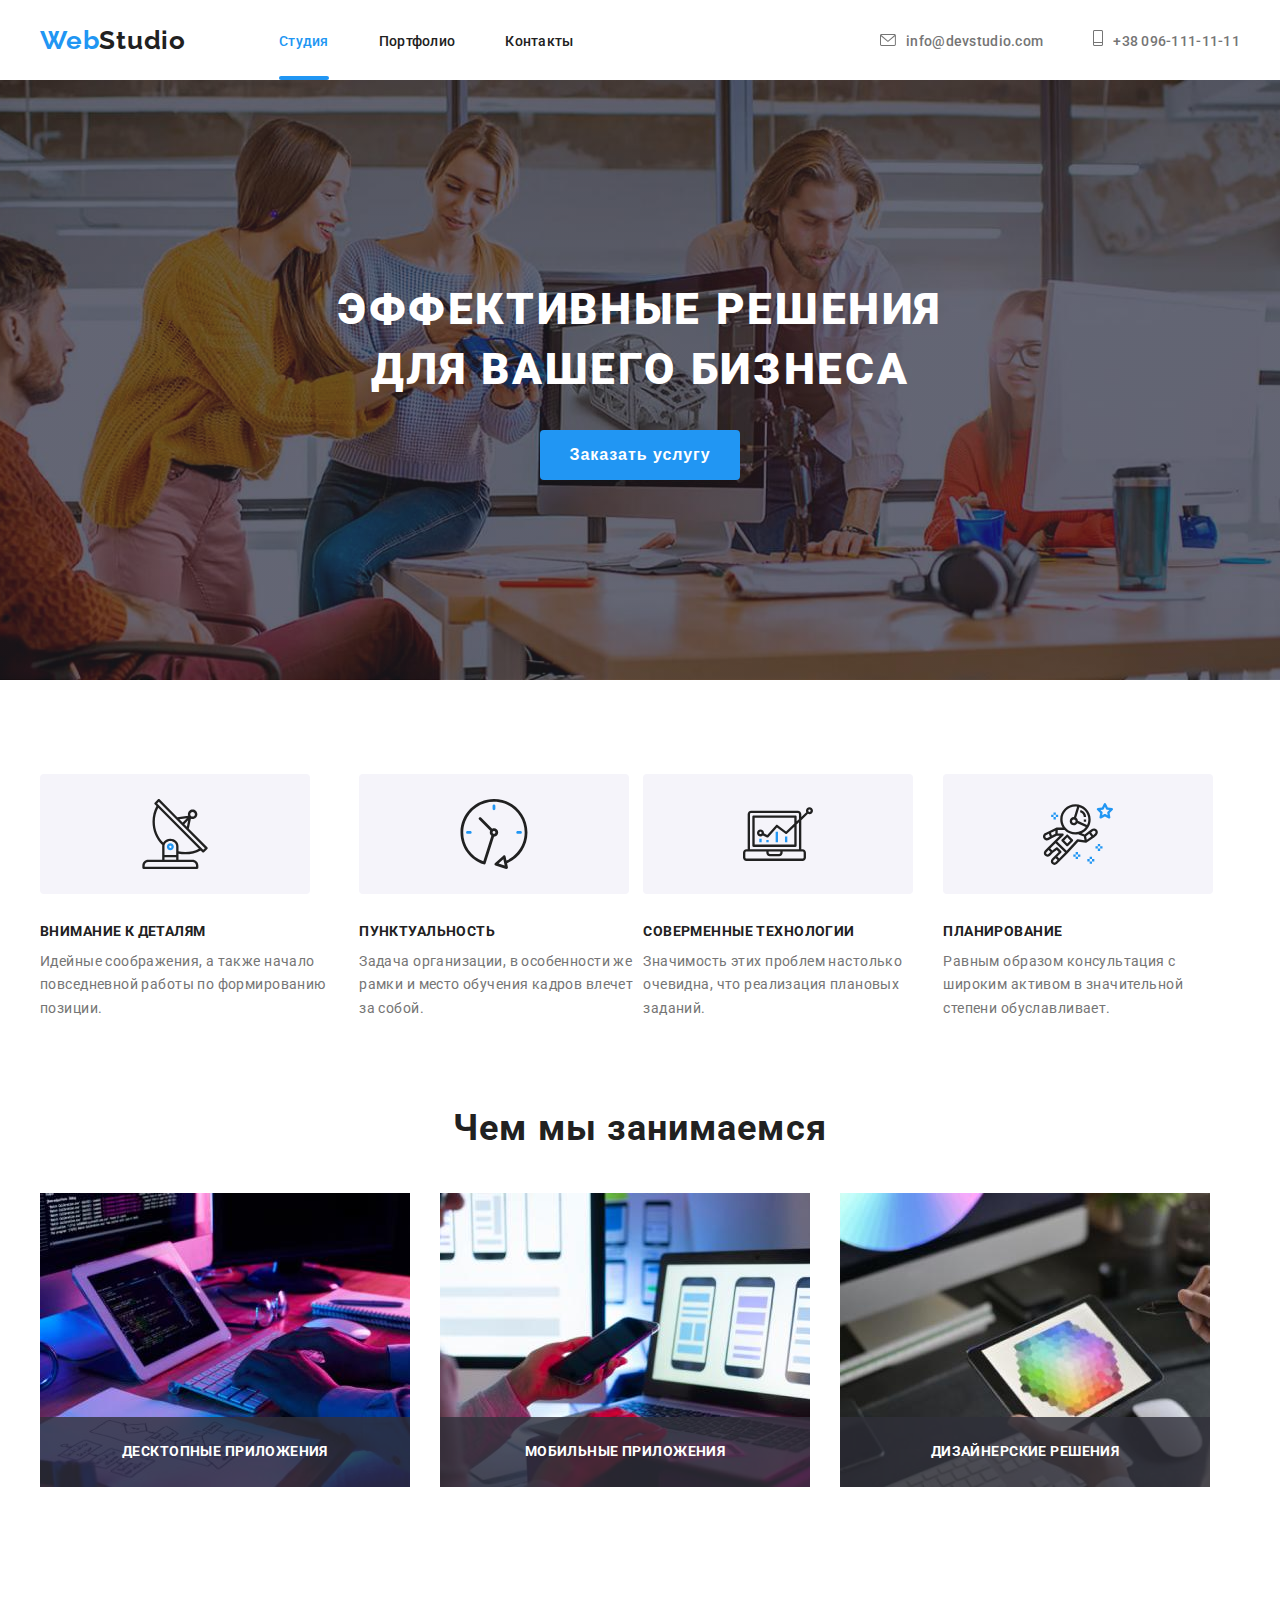
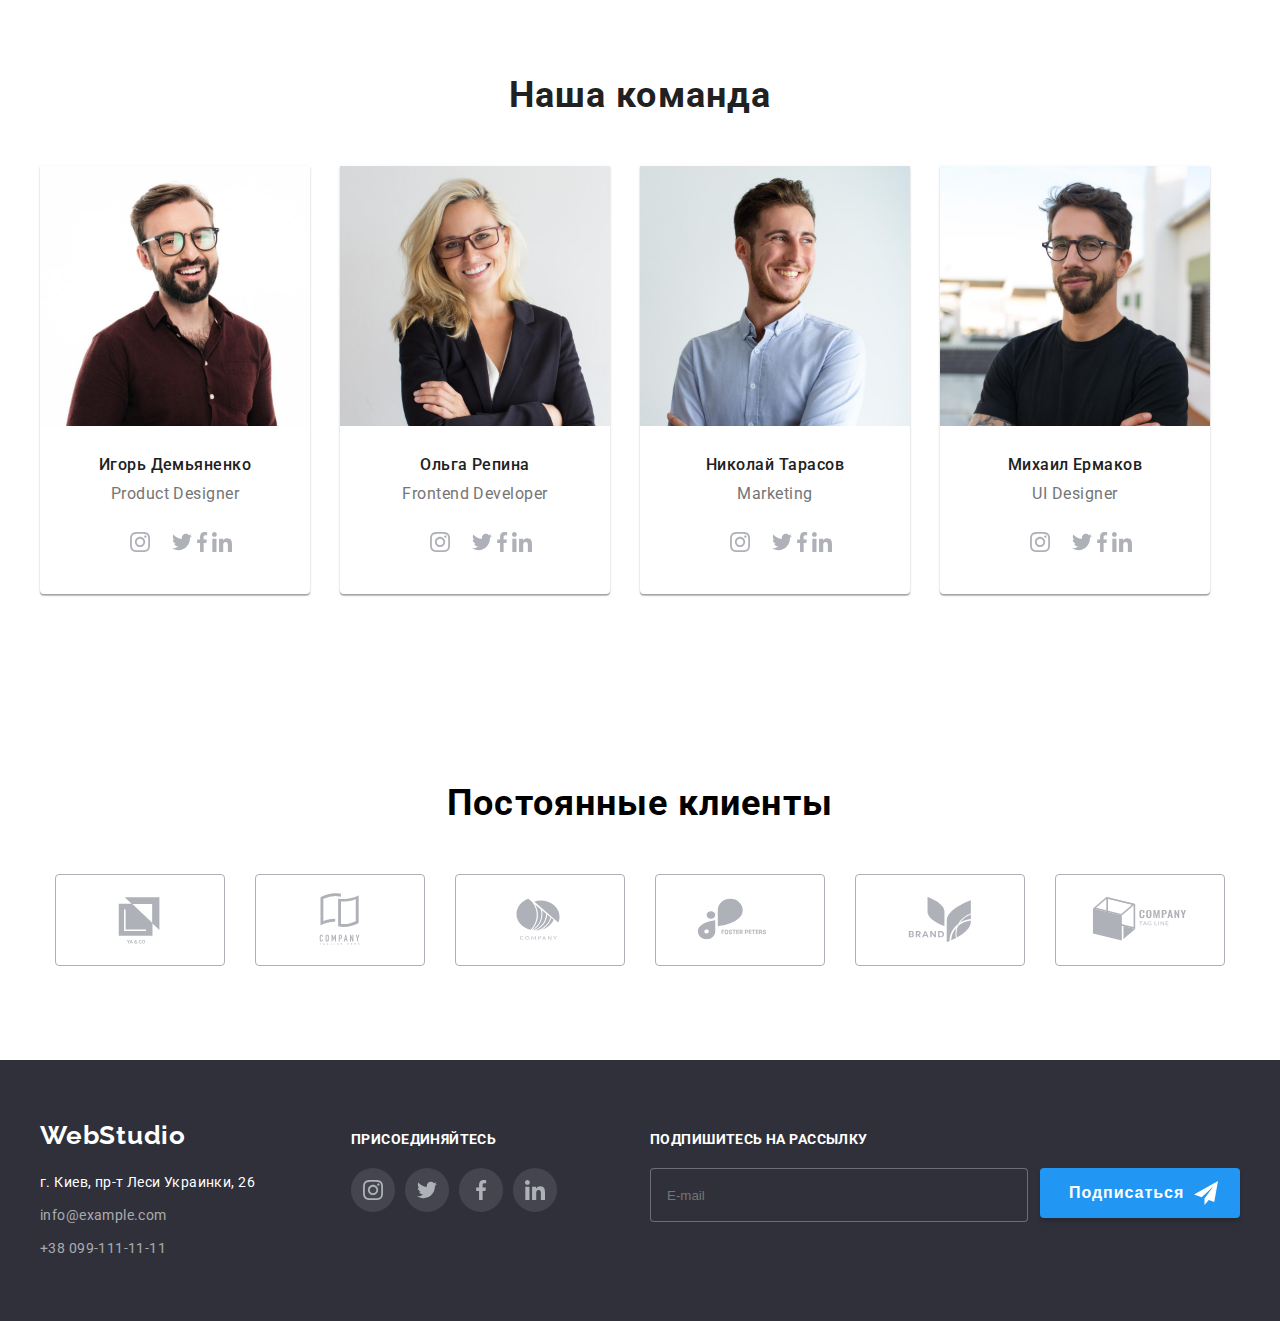
==== commit 200f667d: "all" ====
--- a/index.html
+++ b/index.html
@@ -115,57 +115,57 @@
                     <li class="busyness__item">
                         <img src="./img/doing-something-1.jpg" alt="Человек печатает на клавиатуре" width="370"
                             height="294" class="image-presentation-1" />
-                        <p class="our-work-item-text">Десктопные приложения</p>
+                        <p class="busyness__text">Десктопные приложения</p>
                     </li>
                     <li class="busyness__item">
                         <img src="./img/doing-something-2.jpg" alt="Человек использует компьютер" width="370"
                             height="294" class="image-presentation-2" />
-                        <p class="our-work-item-text">Мобильные приложения</p>
+                        <p class="busyness__text">Мобильные приложения</p>
                     </li>
                     <li class="busyness__item">
                         <img src="./img/doing-something-3.jpg" alt="Человек использует планшет" width="370" height="294"
                             class="image-presentation-3" />
-                        <p class="our-work-item-text">Дизайнерские решения</p>
+                        <p class="busyness__text">Дизайнерские решения</p>
                     </li>
                 </ul>
             </div>
         </section>
         <!-----team------>
-        <section class="section team">
-            <div class="container">
-                <h2 class="team-title">Наша команда</h2>
-                <ul class="team-list">
-                    <li class="team-card team-card-item">
+        <section class="section section__team">
+            <div class="container container__team">
+                <h2 class="team__title">Наша команда</h2>
+                <ul class="team__list">
+                    <li class="team__card card--item">
                         <img src="./img/igor-1.jpg" alt="Светловолосый мужчина в очках" width="270" height="260"
-                            class="team-card-picture">
-                        <div class="picture-names">
-                            <h3 class="team-card-title">Игорь Демьяненко</h3>
-                            <p class="team-card-position">Product Designer</p>
-                            <ul class="social-list">
-                                <li class="social-item">
-                                    <a href="" class="social-link">
-                                        <svg class="social-icon" width="20" height="20">
+                            class="card__picture">
+                        <div class="team__desk">
+                            <h3 class="card__title">Игорь Демьяненко</h3>
+                            <p class="card__position">Product Designer</p>
+                            <ul class="social__list">
+                                <li class="social__item social__item">
+                                    <a href="" class="social__link">
+                                        <svg class="social__icon" width="20" height="20">
                                             <use href="./img/social-sprite.svg#icon-instagram"></use>
                                         </svg>
                                     </a>
                                 </li>
                                 <li class="social-item">
-                                    <a href="" class="social-link">
-                                        <svg class="social-icon" width="20" height="20">
+                                    <a href="" class="social__link">
+                                        <svg class="social__icon" width="20" height="20">
                                             <use href="./img/social-sprite.svg#icon-twitter"></use>
                                         </svg>
                                     </a>
                                 </li>
                                 <li class="social-item">
-                                    <a href="" class="social-link">
-                                        <svg class="social-icon" width="20" height="20">
+                                    <a href="" class="social__link">
+                                        <svg class="social__icon" width="20" height="20">
                                             <use href="./img/social-sprite.svg#icon-facebook"></use>
                                         </svg>
                                     </a>
                                 </li>
                                 <li class="social-item">
-                                    <a href="" class="social-link">
-                                        <svg class="social-icon" width="20" height="20">
+                                    <a href="" class="social__link">
+                                        <svg class="social__icon" width="20" height="20">
                                             <use href="./img/social-sprite.svg#icon-linkedin"></use>
                                         </svg>
                                     </a>
@@ -173,37 +173,37 @@
                             </ul>
                         </div>
                     </li>
-                    <li class="team-card team-card-item">
+                    <li class="team__card card--item">
                         <img src="./img/olga-2.jpg" alt="Улыбающаяся девушка" width="270" height="260"
-                            class="team-card-picture">
-                        <div class="picture-names">
-                            <h3 class="team-card-title">Ольга Репина</h3>
-                            <p class="team-card-position">Frontend Developer</p>
-                            <ul class="team-social social-list list">
-                                <li class="social-item">
-                                    <a href="" class="social-link">
-                                        <svg class="social-icon" width="20" height="20">
+                            class="card__picture">
+                        <div class="team__desk">
+                            <h3 class="card__title">Ольга Репина</h3>
+                            <p class="card__position">Frontend Developer</p>
+                            <ul class="social__list list">
+                                <li class="social__item social__item">
+                                    <a href="" class="social__link">
+                                        <svg class="social__icon" width="20" height="20">
                                             <use href="./img/social-sprite.svg#icon-instagram"></use>
                                         </svg>
                                     </a>
                                 </li>
                                 <li class="social-item">
-                                    <a href="" class="social-link">
-                                        <svg class="social-icon" width="20" height="20">
+                                    <a href="" class="social__link">
+                                        <svg class="social__icon" width="20" height="20">
                                             <use href="./img/social-sprite.svg#icon-twitter"></use>
                                         </svg>
                                     </a>
                                 </li>
                                 <li class="social-item">
-                                    <a href="" class="social-link">
-                                        <svg class="social-icon" width="20" height="20">
+                                    <a href="" class="social__link">
+                                        <svg class="social__icon" width="20" height="20">
                                             <use href="./img/social-sprite.svg#icon-facebook"></use>
                                         </svg>
                                     </a>
                                 </li>
                                 <li class="social-item">
-                                    <a href="" class="social-link">
-                                        <svg class="social-icon" width="20" height="20">
+                                    <a href="" class="social__link">
+                                        <svg class="social__icon" width="20" height="20">
                                             <use href="./img/social-sprite.svg#icon-linkedin"></use>
                                         </svg>
                                     </a>
@@ -211,37 +211,37 @@
                             </ul>
                         </div>
                     </li>
-                    <li class="team-card team-card-item">
+                    <li class="team__card card--item">
                         <img src="./img/nikolay-3.jpg" alt="Темноволосый мужчина" width="270" height="260"
-                            class="team-card-picture">
-                        <div class="picture-names">
-                            <h3 class="team-card-title">Николай Тарасов</h3>
-                            <p class="team-card-position">Marketing</p>
-                            <ul class="team-social social-list list">
-                                <li class="social-item">
-                                    <a href="" class="social-link">
-                                        <svg class="social-icon" width="20" height="20">
+                            class="card__picture">
+                        <div class="team__desk">
+                            <h3 class="card__title">Николай Тарасов</h3>
+                            <p class="card__position">Marketing</p>
+                            <ul class="social__list list">
+                                <li class="social__item social__item">
+                                    <a href="" class="social__link">
+                                        <svg class="social__icon" width="20" height="20">
                                             <use href="./img/social-sprite.svg#icon-instagram"></use>
                                         </svg>
                                     </a>
                                 </li>
                                 <li class="social-item">
-                                    <a href="" class="social-link">
-                                        <svg class="social-icon" width="20" height="20">
+                                    <a href="" class="social__link">
+                                        <svg class="social__icon" width="20" height="20">
                                             <use href="./img/social-sprite.svg#icon-twitter"></use>
                                         </svg>
                                     </a>
                                 </li>
                                 <li class="social-item">
-                                    <a href="" class="social-link">
-                                        <svg class="social-icon" width="20" height="20">
+                                    <a href="" class="social__link">
+                                        <svg class="social__icon" width="20" height="20">
                                             <use href="./img/social-sprite.svg#icon-facebook"></use>
                                         </svg>
                                     </a>
                                 </li>
                                 <li class="social-item">
-                                    <a href="" class="social-link">
-                                        <svg class="social-icon" width="20" height="20">
+                                    <a href="" class="social__link">
+                                        <svg class="social__icon" width="20" height="20">
                                             <use href="./img/social-sprite.svg#icon-linkedin"></use>
                                         </svg>
                                     </a>
@@ -249,37 +249,37 @@
                             </ul>
                         </div>
                     </li>
-                    <li class="team-card team-card-item">
+                    <li class="team__card card--item">
                         <img src="./img/mikhail-4.jpg" alt="Темноволосый мужчина в очках" width="270" height="260"
-                            class="team-card-picture">
-                        <div class="picture-names">
-                            <h3 class="team-card-title">Михаил Ермаков</h3>
-                            <p class="team-card-position">UI Designer</p>
-                            <ul class="team-social social-list list">
-                                <li class="social-item">
-                                    <a href="" class="social-link">
-                                        <svg class="social-icon" width="20" height="20">
+                            class="card__picture">
+                        <div class="team__desk">
+                            <h3 class="card__title">Михаил Ермаков</h3>
+                            <p class="card__position">UI Designer</p>
+                            <ul class="social__list list">
+                                <li class="social__item social__item">
+                                    <a href="" class="social__link">
+                                        <svg class="social__icon" width="20" height="20">
                                             <use href="./img/social-sprite.svg#icon-instagram"></use>
                                         </svg>
                                     </a>
                                 </li>
                                 <li class="social-item">
-                                    <a href="" class="social-link">
-                                        <svg class="social-icon" width="20" height="20">
+                                    <a href="" class="social__link">
+                                        <svg class="social__icon" width="20" height="20">
                                             <use href="./img/social-sprite.svg#icon-twitter"></use>
                                         </svg>
                                     </a>
                                 </li>
                                 <li class="social-item">
-                                    <a href="" class="social-link">
-                                        <svg class="social-icon" width="20" height="20">
+                                    <a href="" class="social__link">
+                                        <svg class="social__icon" width="20" height="20">
                                             <use href="./img/social-sprite.svg#icon-facebook"></use>
                                         </svg>
                                     </a>
                                 </li>
                                 <li class="social-item">
-                                    <a href="" class="social-link">
-                                        <svg class="social-icon" width="20" height="20">
+                                    <a href="" class="social__link">
+                                        <svg class="social__icon" width="20" height="20">
                                             <use href="./img/social-sprite.svg#icon-linkedin"></use>
                                         </svg>
                                     </a>
@@ -364,28 +364,28 @@
                 <ul class="social-list-footer list">
                     <li class="social-item-footer">
                         <a href="" class="social-link-footer">
-                            <svg class="social-icon" width="20" height="20">
+                            <svg class="social__icon" width="20" height="20">
                                 <use href="./img/social-sprite.svg#icon-instagram"></use>
                             </svg>
                         </a>
                     </li>
                     <li class="social-item-footer">
                         <a href="" class="social-link-footer">
-                            <svg class="social-icon" width="20" height="20">
+                            <svg class="social__icon" width="20" height="20">
                                 <use href="./img/social-sprite.svg#icon-twitter"></use>
                             </svg>
                         </a>
                     </li>
                     <li class="social-item-footer">
                         <a href="" class="social-link-footer">
-                            <svg class="social-icon" width="20" height="20">
+                            <svg class="social__icon" width="20" height="20">
                                 <use href="./img/social-sprite.svg#icon-facebook"></use>
                             </svg>
                         </a>
                     </li>
                     <li class="social-item-footer">
                         <a href="" class="social-link-footer">
-                            <svg class="social-icon" width="20" height="20">
+                            <svg class="social__icon" width="20" height="20">
                                 <use href="./img/social-sprite.svg#icon-linkedin"></use>
                             </svg>
                         </a>
--- a/css/styles.css
+++ b/css/styles.css
@@ -333,7 +333,7 @@
   display: flex;
 }
 
-.our-work-item-text {
+.busyness__text {
   position: absolute;
   bottom: 0;
   font-weight: 700;
@@ -342,9 +342,7 @@
   letter-spacing: 0.03em;
   text-transform: uppercase;
   color: var(--secondary-text-color);
-}
-
-.our-work-item-text {
+
   background-color: rgba(47, 48, 58, 0.8);
   width: 100%;
   height: 70px;
@@ -354,7 +352,7 @@
 }
 
 /*----------------team-----------------*/
-.team-title {
+.team__title {
   font-weight: 700;
   font-size: 36px;
   line-height: 1.16;
@@ -365,11 +363,11 @@
   color: var(--secondary-title-color);
 }
 
-.team-list {
-  display: flex;
-}
-
-.team-card {
+.team__list {
+  display: flex;
+}
+
+.team__card {
   width: 270px;
   height: 428px;
   left: 215px;
@@ -381,16 +379,16 @@
   border-radius: 0px 0px 4px 4px;
 }
 
-.team-card-item:not(:last-child) {
+.card--item:not(:last-child) {
   margin-right: 30px;
 }
 
-.picture-names {
+.team__desk {
   padding-top: 30px;
   padding-bottom: 30px;
 }
 
-.team-card-title {
+.card__title {
   font-weight: 500;
   font-size: 16px;
   line-height: 1.18;
@@ -401,7 +399,7 @@
   color: var(--secondary-title-color);
 }
 
-.team-card-position {
+.card__position {
   font-size: 16px;
   line-height: 1.18;
   letter-spacing: 0.03em;
@@ -411,7 +409,7 @@
   color: var(--primary-text-color);
 }
 
-.team-icon {
+.team__icon {
   width: 20px;
   height: 20px;
   margin-right: auto;
@@ -424,17 +422,17 @@
   background-color: var(--third-background-color);
 }
 
-.social-item {
+.social__item {
   width: 44px;
   height: 44px;
   margin-right: 10px;
 }
 
-.social-item:last-child {
+.social__item:last-child {
   margin-right: 0;
 }
 
-.social-link {
+.social__link {
   width: 100%;
   height: 100%;
   display: block;
@@ -450,12 +448,12 @@
   transition-delay: 0ms;
 }
 
-.social-link:hover,
-.social-link:focus {
+.social__link:hover,
+.social__link:focus {
   background-color: var(--accent-color);
 }
 
-.social-icon {
+.social__icon {
   fill: #afb1b8;
 
   transition-property: fill;
@@ -464,12 +462,12 @@
   transition-delay: 0ms;
 }
 
-.social-link:hover .social-icon,
-.social-link:focus .social-icon {
+.social__link:hover .social__icon,
+.social__link:focus .social__icon {
   fill: #ffffff;
 }
 
-.social-list {
+.social__list {
   display: flex;
   justify-content: center;
 }
@@ -666,8 +664,8 @@
   transition-delay: 0ms;
 }
 
-.social-link-footer:hover .social-icon,
-.social-link-footer:focus .social-icon {
+.social-link-footer:hover .social__icon,
+.social-link-footer:focus .social__icon {
   fill: #ffffff;
 }
 
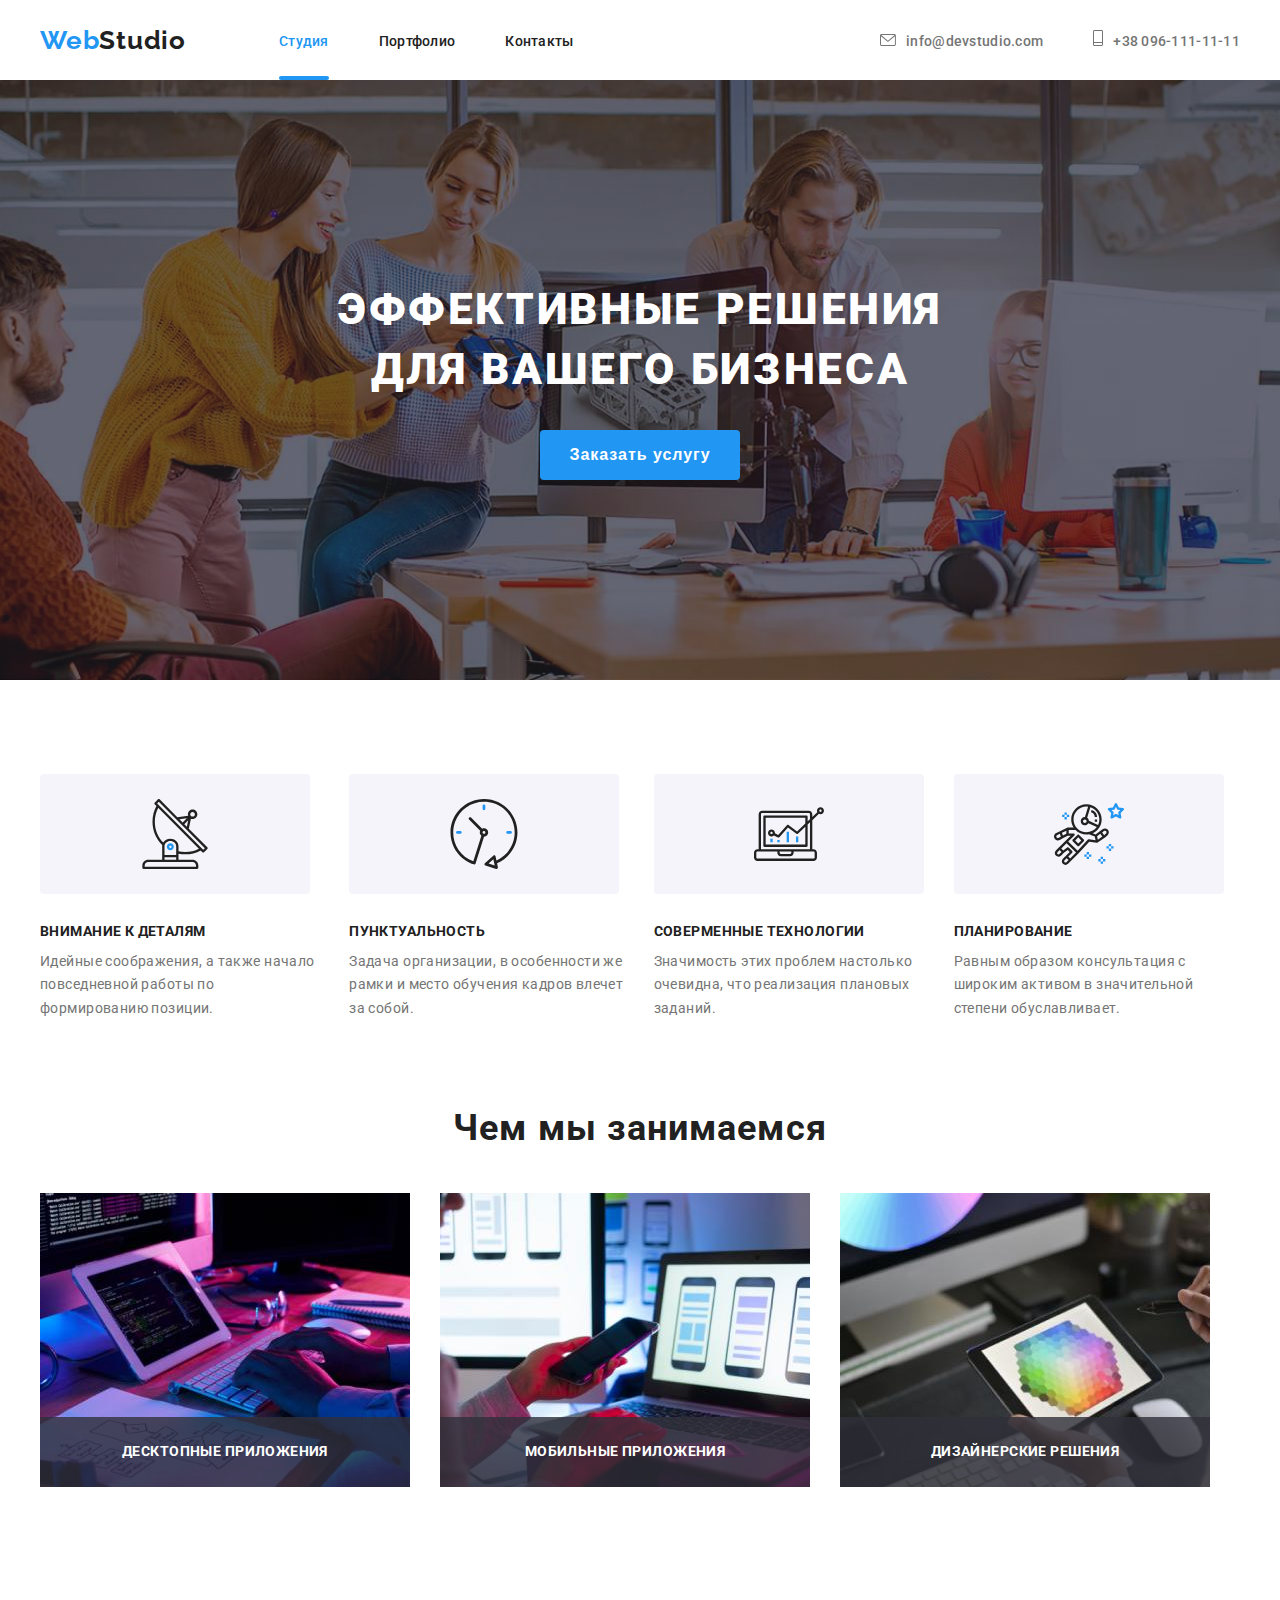
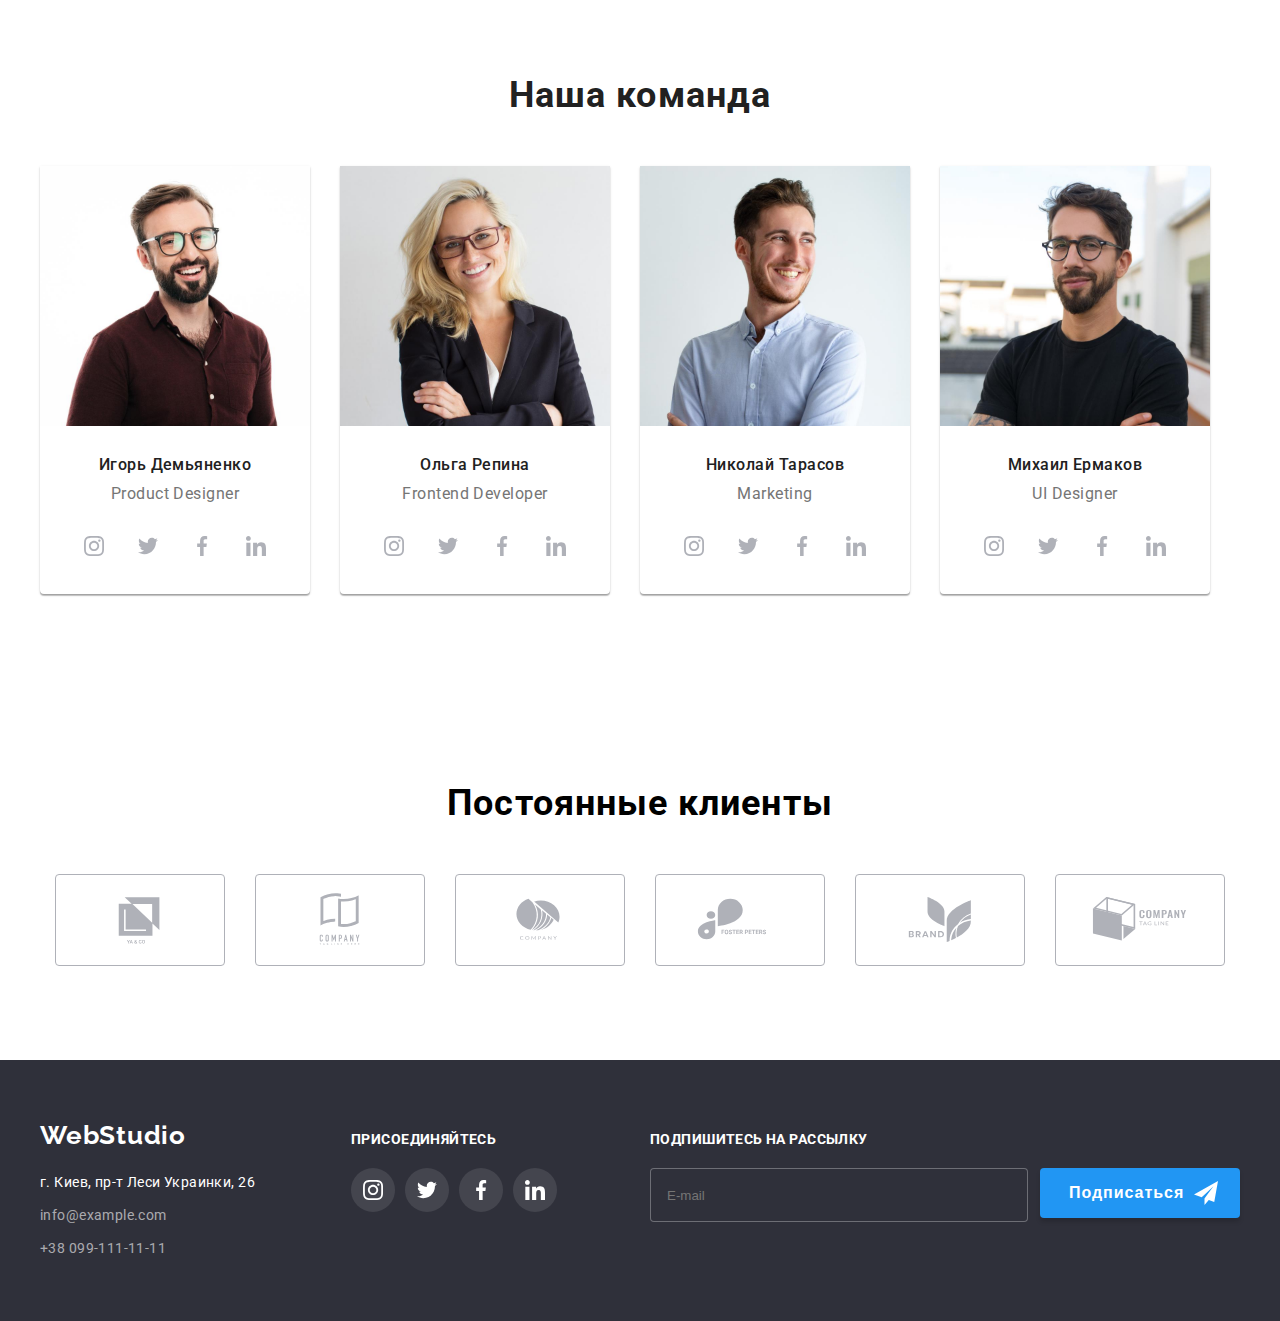
==== commit 047660a5: "all" ====
--- a/index.html
+++ b/index.html
@@ -74,7 +74,7 @@
                         <p class="features__text">Идейные соображения, а также начало повседневной работы по формированию
                             позиции.</p>
                     </li>
-                    <li class="features__item">
+                    <li class="features--item">
                         <div class="features__thumb">
                             <svg class="features__icon">
                                 <use href="./img/sprite.svg#icon-clock"></use>
@@ -149,21 +149,21 @@
                                         </svg>
                                     </a>
                                 </li>
-                                <li class="social-item">
+                                <li class="social__item">
                                     <a href="" class="social__link">
                                         <svg class="social__icon" width="20" height="20">
                                             <use href="./img/social-sprite.svg#icon-twitter"></use>
                                         </svg>
                                     </a>
                                 </li>
-                                <li class="social-item">
+                                <li class="social__item">
                                     <a href="" class="social__link">
                                         <svg class="social__icon" width="20" height="20">
                                             <use href="./img/social-sprite.svg#icon-facebook"></use>
                                         </svg>
                                     </a>
                                 </li>
-                                <li class="social-item">
+                                <li class="social__item">
                                     <a href="" class="social__link">
                                         <svg class="social__icon" width="20" height="20">
                                             <use href="./img/social-sprite.svg#icon-linkedin"></use>
@@ -180,28 +180,28 @@
                             <h3 class="card__title">Ольга Репина</h3>
                             <p class="card__position">Frontend Developer</p>
                             <ul class="social__list list">
-                                <li class="social__item social__item">
+                                <li class="social__item">
                                     <a href="" class="social__link">
                                         <svg class="social__icon" width="20" height="20">
                                             <use href="./img/social-sprite.svg#icon-instagram"></use>
                                         </svg>
                                     </a>
                                 </li>
-                                <li class="social-item">
+                                <li class="social__item">
                                     <a href="" class="social__link">
                                         <svg class="social__icon" width="20" height="20">
                                             <use href="./img/social-sprite.svg#icon-twitter"></use>
                                         </svg>
                                     </a>
                                 </li>
-                                <li class="social-item">
+                                <li class="social__item">
                                     <a href="" class="social__link">
                                         <svg class="social__icon" width="20" height="20">
                                             <use href="./img/social-sprite.svg#icon-facebook"></use>
                                         </svg>
                                     </a>
                                 </li>
-                                <li class="social-item">
+                                <li class="social__item">
                                     <a href="" class="social__link">
                                         <svg class="social__icon" width="20" height="20">
                                             <use href="./img/social-sprite.svg#icon-linkedin"></use>
@@ -218,28 +218,28 @@
                             <h3 class="card__title">Николай Тарасов</h3>
                             <p class="card__position">Marketing</p>
                             <ul class="social__list list">
-                                <li class="social__item social__item">
+                                <li class="social__item">
                                     <a href="" class="social__link">
                                         <svg class="social__icon" width="20" height="20">
                                             <use href="./img/social-sprite.svg#icon-instagram"></use>
                                         </svg>
                                     </a>
                                 </li>
-                                <li class="social-item">
+                                <li class="social__item">
                                     <a href="" class="social__link">
                                         <svg class="social__icon" width="20" height="20">
                                             <use href="./img/social-sprite.svg#icon-twitter"></use>
                                         </svg>
                                     </a>
                                 </li>
-                                <li class="social-item">
+                                <li class="social__item">
                                     <a href="" class="social__link">
                                         <svg class="social__icon" width="20" height="20">
                                             <use href="./img/social-sprite.svg#icon-facebook"></use>
                                         </svg>
                                     </a>
                                 </li>
-                                <li class="social-item">
+                                <li class="social__item">
                                     <a href="" class="social__link">
                                         <svg class="social__icon" width="20" height="20">
                                             <use href="./img/social-sprite.svg#icon-linkedin"></use>
@@ -256,28 +256,28 @@
                             <h3 class="card__title">Михаил Ермаков</h3>
                             <p class="card__position">UI Designer</p>
                             <ul class="social__list list">
-                                <li class="social__item social__item">
+                                <li class="social__item">
                                     <a href="" class="social__link">
                                         <svg class="social__icon" width="20" height="20">
                                             <use href="./img/social-sprite.svg#icon-instagram"></use>
                                         </svg>
                                     </a>
                                 </li>
-                                <li class="social-item">
+                                <li class="social__item">
                                     <a href="" class="social__link">
                                         <svg class="social__icon" width="20" height="20">
                                             <use href="./img/social-sprite.svg#icon-twitter"></use>
                                         </svg>
                                     </a>
                                 </li>
-                                <li class="social-item">
+                                <li class="social__item">
                                     <a href="" class="social__link">
                                         <svg class="social__icon" width="20" height="20">
                                             <use href="./img/social-sprite.svg#icon-facebook"></use>
                                         </svg>
                                     </a>
                                 </li>
-                                <li class="social-item">
+                                <li class="social__item">
                                     <a href="" class="social__link">
                                         <svg class="social__icon" width="20" height="20">
                                             <use href="./img/social-sprite.svg#icon-linkedin"></use>
@@ -285,53 +285,52 @@
                                     </a>
                                 </li>
                             </ul>
-                            <ul class="team-social social-list">
                         </div>
                     </li>
                 </ul>
             </div>
         </section>
-        <section class="section clients">
-            <div class="container clients-container">
-                <h2 class="clients-title">Постоянные клиенты</h2>
-                <ul class="list clients-list">
-                    <li class="clients-item">
-                        <a href="#" class="link-client link">
-                            <svg class="client-icon">
+        <section class="section section__clients">
+            <div class="container container__clients">
+                <h2 class="clients__title">Постоянные клиенты</h2>
+                <ul class="list clients__list">
+                    <li class="clients__item">
+                        <a href="#" class="client__link link">
+                            <svg class="client__icon">
                                 <use href="./img/clients-sprite.svg#icon-logo-1"></use>
                             </svg>
                         </a>
                     </li>
-                    <li class="clients-item">
-                        <a href="#" class="link-client link">
-                            <svg class="client-icon">
+                    <li class="clients__item">
+                        <a href="#" class="client__link link">
+                            <svg class="client__icon">
                                 <use href="./img/clients-sprite.svg#icon-logo-2"></use>
                             </svg>
                         </a>
                     </li>
-                    <li class="clients-item">
-                        <a href="#" class="link-client link">
-                            <svg class="client-icon">
+                    <li class="clients__item">
+                        <a href="#" class="client__link link">
+                            <svg class="client__icon">
                                 <use href="./img/clients-sprite.svg#icon-logo-3"></use>
                             </svg>
                         </a>
                     </li>
-                    <li class="clients-item">
-                        <a href="#" class="link-client link">
-                            <svg class="client-icon">
+                    <li class="clients__item">
+                        <a href="#" class="client__link link">
+                            <svg class="client__icon">
                                 <use href="./img/clients-sprite.svg#icon-logo-4"></use>
                             </svg>
                         </a>
-                    <li class="clients-item">
-                        <a href="#" class="link-client link">
-                            <svg class="client-icon">
+                    <li class="clients__item">
+                        <a href="#" class="client__link link">
+                            <svg class="client__icon">
                                 <use href="./img/clients-sprite.svg#icon-logo-5"></use>
                             </svg>
                         </a>
                     </li>
-                    <li class="clients-item">
-                        <a href="#" class="link-client link">
-                            <svg class="client-icon">
+                    <li class="clients__item">
+                        <a href="#" class="client__link link">
+                            <svg class="client__icon">
                                 <use href="./img/clients-sprite.svg#icon-logo-6"></use>
                             </svg>
                         </a>
@@ -342,50 +341,50 @@
     </main>
     <!----footer---->
     <footer class="footer">
-        <div class="container footer-container">
-            <div class="footer-container-special">
-                <a href="#" class="link footer-logo"><span class="logo-part">Web</span>Studio</a>
+        <div class="container container__footer">
+            <div class="special__footer__container">
+                <a href="#" class="link logo__footer"><span class="logo-part">Web</span>Studio</a>
                 <address>
                     <ul class="list">
-                        <li class="footer-item"><a href="https://goo.gl/maps/i2SUqEGefCtZMEda6" target="_blank"
+                        <li class="footer__item"><a href="https://goo.gl/maps/i2SUqEGefCtZMEda6" target="_blank"
                                 rel="noopener noreferrer nofollow" class="link adress">г. Киев, пр-т Леси Украинки,
                                 26</a>
                         </li>
-                        <li class="footer-item"><a href="mailto:info@example.com"
-                                class="link footer-mail">info@example.com</a></li>
-                        <li class="footer-item"><a href="tel:+380991111111" class="link footer-tel">+38
+                        <li class="footer__item"><a href="mailto:info@example.com"
+                                class="link footer__contacts">info@example.com</a></li>
+                        <li class="footer__item"><a href="tel:+380991111111" class="link footer__contacts">+38
                                 099-111-11-11</a>
                         </li>
                     </ul>
                 </address>
             </div>
-            <div class="social-contacts">
-                <h2 class="footer-offer-text">присоединяйтесь</h2>
-                <ul class="social-list-footer list">
-                    <li class="social-item-footer">
-                        <a href="" class="social-link-footer">
-                            <svg class="social__icon" width="20" height="20">
+            <div class="social__contacts">
+                <h2 class="offer__text">присоединяйтесь</h2>
+                <ul class="social__list list">
+                    <li class="social__item__footer">
+                        <a href="" class="social__link__footer">
+                            <svg class="social__icon__footer" width="20" height="20">
                                 <use href="./img/social-sprite.svg#icon-instagram"></use>
                             </svg>
                         </a>
                     </li>
-                    <li class="social-item-footer">
-                        <a href="" class="social-link-footer">
-                            <svg class="social__icon" width="20" height="20">
+                    <li class="social__item__footer">
+                        <a href="" class="social__link__footer">
+                            <svg class="social__icon__footer" width="20" height="20">
                                 <use href="./img/social-sprite.svg#icon-twitter"></use>
                             </svg>
                         </a>
                     </li>
-                    <li class="social-item-footer">
-                        <a href="" class="social-link-footer">
-                            <svg class="social__icon" width="20" height="20">
+                    <li class="social__item__footer">
+                        <a href="" class="social__link__footer">
+                            <svg class="social__icon__footer" width="20" height="20">
                                 <use href="./img/social-sprite.svg#icon-facebook"></use>
                             </svg>
                         </a>
                     </li>
-                    <li class="social-item-footer">
-                        <a href="" class="social-link-footer">
-                            <svg class="social__icon" width="20" height="20">
+                    <li class="social__item__footer">
+                        <a href="" class="social__link__footer">
+                            <svg class="social__icon__footer" width="20" height="20">
                                 <use href="./img/social-sprite.svg#icon-linkedin"></use>
                             </svg>
                         </a>
@@ -393,14 +392,14 @@
                 </ul>
             </div>
 
-            <form class="footer-form">
-                <p class="footer-form-text">Подпишитесь на рассылку</p>
-                <div class="footer-form-container">
-                    <label for="" class="footer-form-label">
-                        <input type="text" placeholder="E-mail" class="footer-form-input">
+            <form class="footer__form">
+                <p class="form__text">Подпишитесь на рассылку</p>
+                <div class="footer__form__container">
+                    <label for="" class="footer__form__label">
+                        <input type="text" placeholder="E-mail" class="footer__form__input">
                     </label>
-                    <button type="submit" class="footer-form-button button-form-text">Подписаться
-                        <svg class="footer-form-icon">
+                    <button type="submit" class="footer__button button__form__text">Подписаться
+                        <svg class="footer__form__icon">
                             <use href="./img/sprite.svg#icon-footer-form"></use>
                         </svg>
                     </button>
--- a/css/styles.css
+++ b/css/styles.css
@@ -473,47 +473,12 @@
 }
 /*-------------------clients---------------*/
 
-.clients-container {
+.container__clients {
   width: 1170px;
   height: 184px;
 }
 
-.clients-list {
-  display: flex;
-  align-items: center;
-  justify-content: center;
-}
-
-.clients-item {
-  cursor: pointer;
-}
-
-.clients-item:not(:first-child) {
-  margin-left: auto;
-}
-
-.client-icon {
-  width: 106px;
-  height: 60px;
-  align-items: center;
-  justify-content: center;
-
-  transition-property: fill;
-  transition-duration: 250ms;
-  transition-timing-function: cubic-bezier(0.4, 0, 0.2, 1);
-  transition-delay: 0ms;
-}
-
-.client-icon:focus,
-.client-icon:hover {
-  color: var(--accent-color);
-}
-
-.client-icon {
-  fill: #afb1b8;
-}
-
-.clients-title {
+.clients__title {
   text-align: center;
   font-weight: 700;
   font-size: 36px;
@@ -523,7 +488,21 @@
   margin-bottom: 50px;
 }
 
-.link-client {
+.clients__list {
+  display: flex;
+  align-items: center;
+  justify-content: center;
+}
+
+.clients__item {
+  cursor: pointer;
+}
+
+.clients__item:not(:first-child) {
+  margin-left: auto;
+}
+
+.client__link {
   display: flex;
   justify-content: center;
   align-items: center;
@@ -535,41 +514,62 @@
   cursor: pointer;
 }
 
-.link-client {
+.client__link {
   transition-property: border-color;
   transition-duration: 250ms;
   transition-timing-function: cubic-bezier(0.4, 0, 0.2, 1);
   transition-delay: 0ms;
 }
 
-.link-client:hover .client-icon,
-.link-client:focus .client-icon {
+.client__link:hover .client__icon,
+.client__link:focus .client__icon {
   fill: var(--accent-color);
 }
 
-.link-client:hover,
-.link-client:focus {
+.client__link:hover,
+.client__link:focus {
   border-color: var(--accent-color);
 }
 
+.client__icon {
+  width: 106px;
+  height: 60px;
+  align-items: center;
+  justify-content: center;
+
+  transition-property: fill;
+  transition-duration: 250ms;
+  transition-timing-function: cubic-bezier(0.4, 0, 0.2, 1);
+  transition-delay: 0ms;
+}
+
+.client__icon:focus,
+.client__icon:hover {
+  color: var(--accent-color);
+}
+
+.client__icon {
+  fill: #afb1b8;
+}
+
 /*-------------------footer---------------*/
-.footer-container {
-  display: flex;
-  align-items: baseline;
-}
-
 .footer {
   background-color: var(--primary-background-color);
   padding-top: 60px;
   padding-bottom: 60px;
 }
 
-.footer-container-special {
+.container__footer {
+  display: flex;
+  align-items: baseline;
+}
+
+.special__footer__container {
   margin-right: 70px;
   flex-grow: 1;
 }
 
-.footer-logo {
+.logo__footer {
   font-family: 'Raleway', sans-serif;
   text-decoration: none;
   font-size: 26px;
@@ -582,7 +582,7 @@
   color: var(--secondary-text-color);
 }
 
-.footer-item:not(:last-child) {
+.footer__item:not(:last-child) {
   margin-bottom: 9px;
 }
 
@@ -595,7 +595,7 @@
   color: var(--secondary-text-color);
 }
 
-.footer-mail {
+.footer__contacts {
   font-style: normal;
   font-size: 14px;
   line-height: 1.71;
@@ -604,16 +604,7 @@
   color: rgba(255, 255, 255, 0.6);
 }
 
-.footer-tel {
-  font-style: normal;
-  font-size: 14px;
-  line-height: 1.71;
-  letter-spacing: 0.03em;
-
-  color: rgba(255, 255, 255, 0.6);
-}
-
-.footer-offer-text {
+.offer__text {
   font-weight: 700;
   font-size: 14px;
   line-height: 1.14;
@@ -623,16 +614,22 @@
   color: var(--secondary-text-color);
 }
 
-.social-item-footer {
+.social__list {
+  display: flex;
+  justify-content: center;
+  margin-top: 20px;
+}
+
+.social__item__footer {
   width: 44px;
   height: 44px;
 }
 
-.social-item-footer:not(:last-child) {
+.social__item__footer:not(:last-child) {
   margin-right: 10px;
 }
 
-.social-link-footer {
+.social__link__footer {
   width: 100%;
   height: 100%;
   display: block;
@@ -648,42 +645,32 @@
   transition-delay: 0ms;
 }
 
-.social-link-footer:hover,
-.social-link-footer:focus {
+.social__link__footer:hover,
+.social__link__footer:focus {
   background-color: var(--accent-color);
 }
 
-.social-icon-footer {
+.social__link__footer {
   fill: #ffffff;
 }
 
-.social-icon-footer {
+.social__icon__footer {
   transition-property: background-color;
   transition-duration: 250ms;
   transition-timing-function: cubic-bezier(0.4, 0, 0.2, 1);
   transition-delay: 0ms;
 }
 
-.social-link-footer:hover .social__icon,
-.social-link-footer:focus .social__icon {
+.social__link__footer:hover .social__icon,
+.social__link__footer:focus .social__icon {
   fill: #ffffff;
 }
 
-.social-list-footer {
-  display: flex;
-  justify-content: center;
-  margin-top: 20px;
-}
-
-.footer-form {
+.footer__form {
   margin-left: 93px;
 }
 
-.footer-form-container {
-  display: flex;
-}
-
-.footer-form-text {
+.form__text {
   font-weight: 700;
   font-size: 14px;
   line-height: 1.14;
@@ -694,11 +681,15 @@
   color: var(--secondary-text-color);
 }
 
-.footer-form-label {
-  display: flex;
-}
-
-.footer-form-input {
+.footer__form__container {
+  display: flex;
+}
+
+.footer__form__label {
+  display: flex;
+}
+
+.footer__form__input {
   width: 358px;
   height: 50px;
   padding-left: 16px;
@@ -712,7 +703,7 @@
   color: rgba(255, 255, 255, 0.3);
 }
 
-.footer-form-button {
+.footer__button {
   width: 200px;
   height: 50px;
   margin-left: 12px;
@@ -725,7 +716,7 @@
   display: flex;
 }
 
-.button-form-text {
+.button__form__text {
   font-weight: bold;
   font-size: 16px;
   line-height: 1.87;
@@ -739,7 +730,7 @@
   color: var(--secondary-text-color);
 }
 
-.footer-form-icon {
+.footer__form__icon {
   width: 24px;
   height: 24px;
   display: flex;
@@ -777,61 +768,44 @@
 
 /* ----------------------header----------------------- */
 
-.responsibilities {
-  background-color: var(--main-background-color);
-}
-
-.img-title {
-  font-weight: 700;
-  font-size: 18px;
-  line-height: 2;
-  letter-spacing: 0.06em;
-
-  color: var(--secondary-title-color);
-}
-
-.img-description {
-  font-size: 16px;
-  line-height: 1.87;
-  letter-spacing: 0.03em;
-
-  color: var(--primary-text-color);
-}
-
-.menu-list-buttons {
+.buttons__list {
   display: flex;
   margin-bottom: 50px;
 
   justify-content: center;
 }
 
-.menu-buttons {
+.menu__buttons {
   margin-right: 8px;
 }
 
-.menu-buttons:last-child {
+.menu__buttons:last-child {
   margin: 0;
 }
 /* ----------------------example-list----------------------- */
-.exsample-list {
+.example__list {
   display: flex;
   flex-wrap: wrap;
   margin-top: -30px;
   margin-left: -30px;
 }
 
-.example-list-item {
+.example__item {
   margin-top: 30px;
   flex-basis: calc(100% / 3 - 30px);
   margin-left: 30px;
 }
 
-.example-list-wrap {
+.example__item:hover .example__text {
+  transform: translateY(0);
+}
+
+.example__wrap {
   position: relative;
   overflow: hidden;
 }
 
-.examples-image-text {
+.example__text {
   position: absolute;
   top: 0;
   left: 0;
@@ -849,25 +823,7 @@
   letter-spacing: 0.03em;
 }
 
-.example-list-item:hover .examples-image-text {
-  transform: translateY(0);
-}
-
-.examples-link:hover,
-.examples-link:focus {
-  box-shadow: 0px 1px 1px rgba(0, 0, 0, 0.12), 0px 4px 4px rgba(0, 0, 0, 0.06),
-    1px 4px 6px rgba(0, 0, 0, 0.16);
-}
-
-.examples-link {
-  display: block;
-
-  transition-property: box-shadow;
-  transition-duration: 250ms;
-  transition-timing-function: cubic-bezier(0.4, 0, 0.2, 1);
-}
-
-.example-description {
+.example__description {
   padding-left: 24px;
   padding-right: 24px;
   padding-bottom: 20px;
@@ -877,10 +833,38 @@
   border-right: 1px solid #eeeeee;
 }
 
-.img-title {
-}
-
-.img-description {
+.img__title {
+  font-weight: 700;
+  font-size: 18px;
+  line-height: 2;
+  letter-spacing: 0.06em;
+
+  color: var(--secondary-title-color);
+}
+
+.img__description {
+  font-size: 16px;
+  line-height: 1.87;
+  letter-spacing: 0.03em;
+
+  color: var(--primary-text-color);
+}
+
+.example__link:hover,
+.example__link:focus {
+  box-shadow: 0px 1px 1px rgba(0, 0, 0, 0.12), 0px 4px 4px rgba(0, 0, 0, 0.06),
+    1px 4px 6px rgba(0, 0, 0, 0.16);
+}
+
+.example__link {
+  display: block;
+
+  transition-property: box-shadow;
+  transition-duration: 250ms;
+  transition-timing-function: cubic-bezier(0.4, 0, 0.2, 1);
+}
+
+.img__description {
   margin-top: 4px;
 }
 
